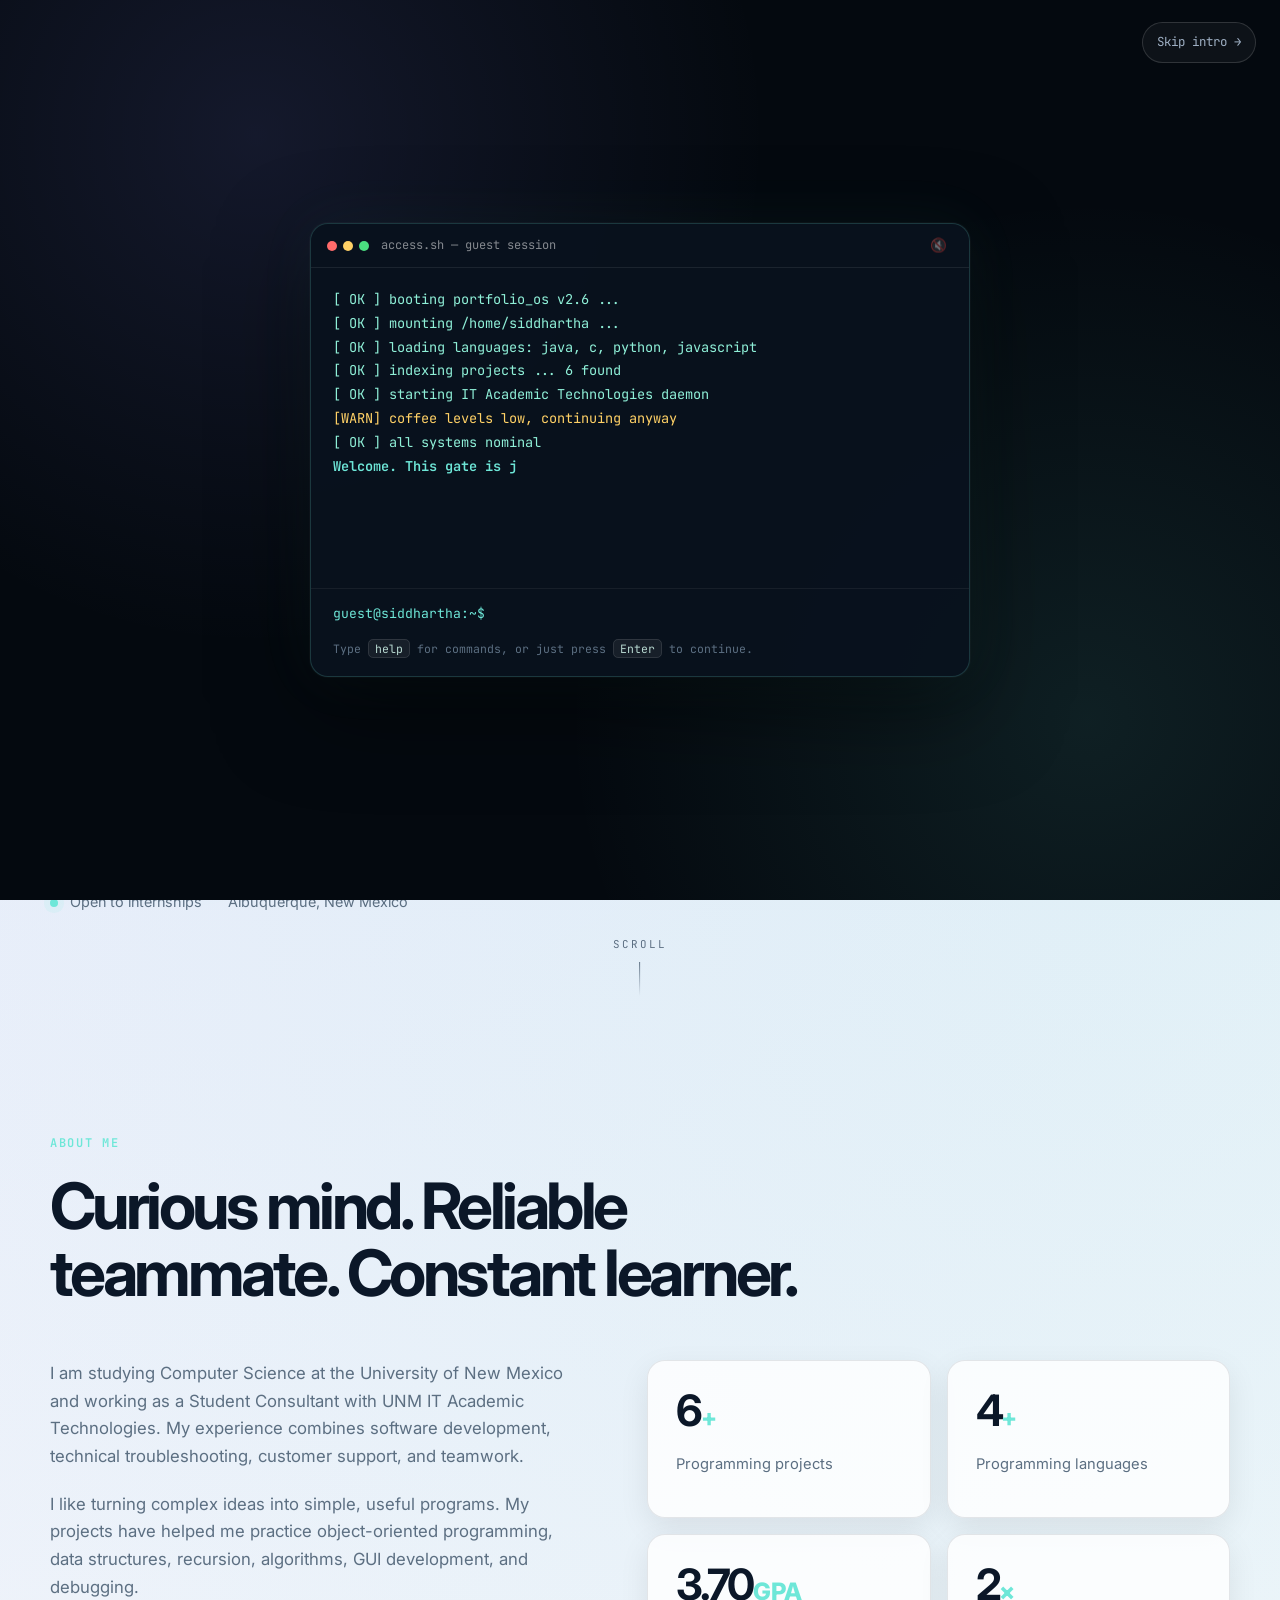
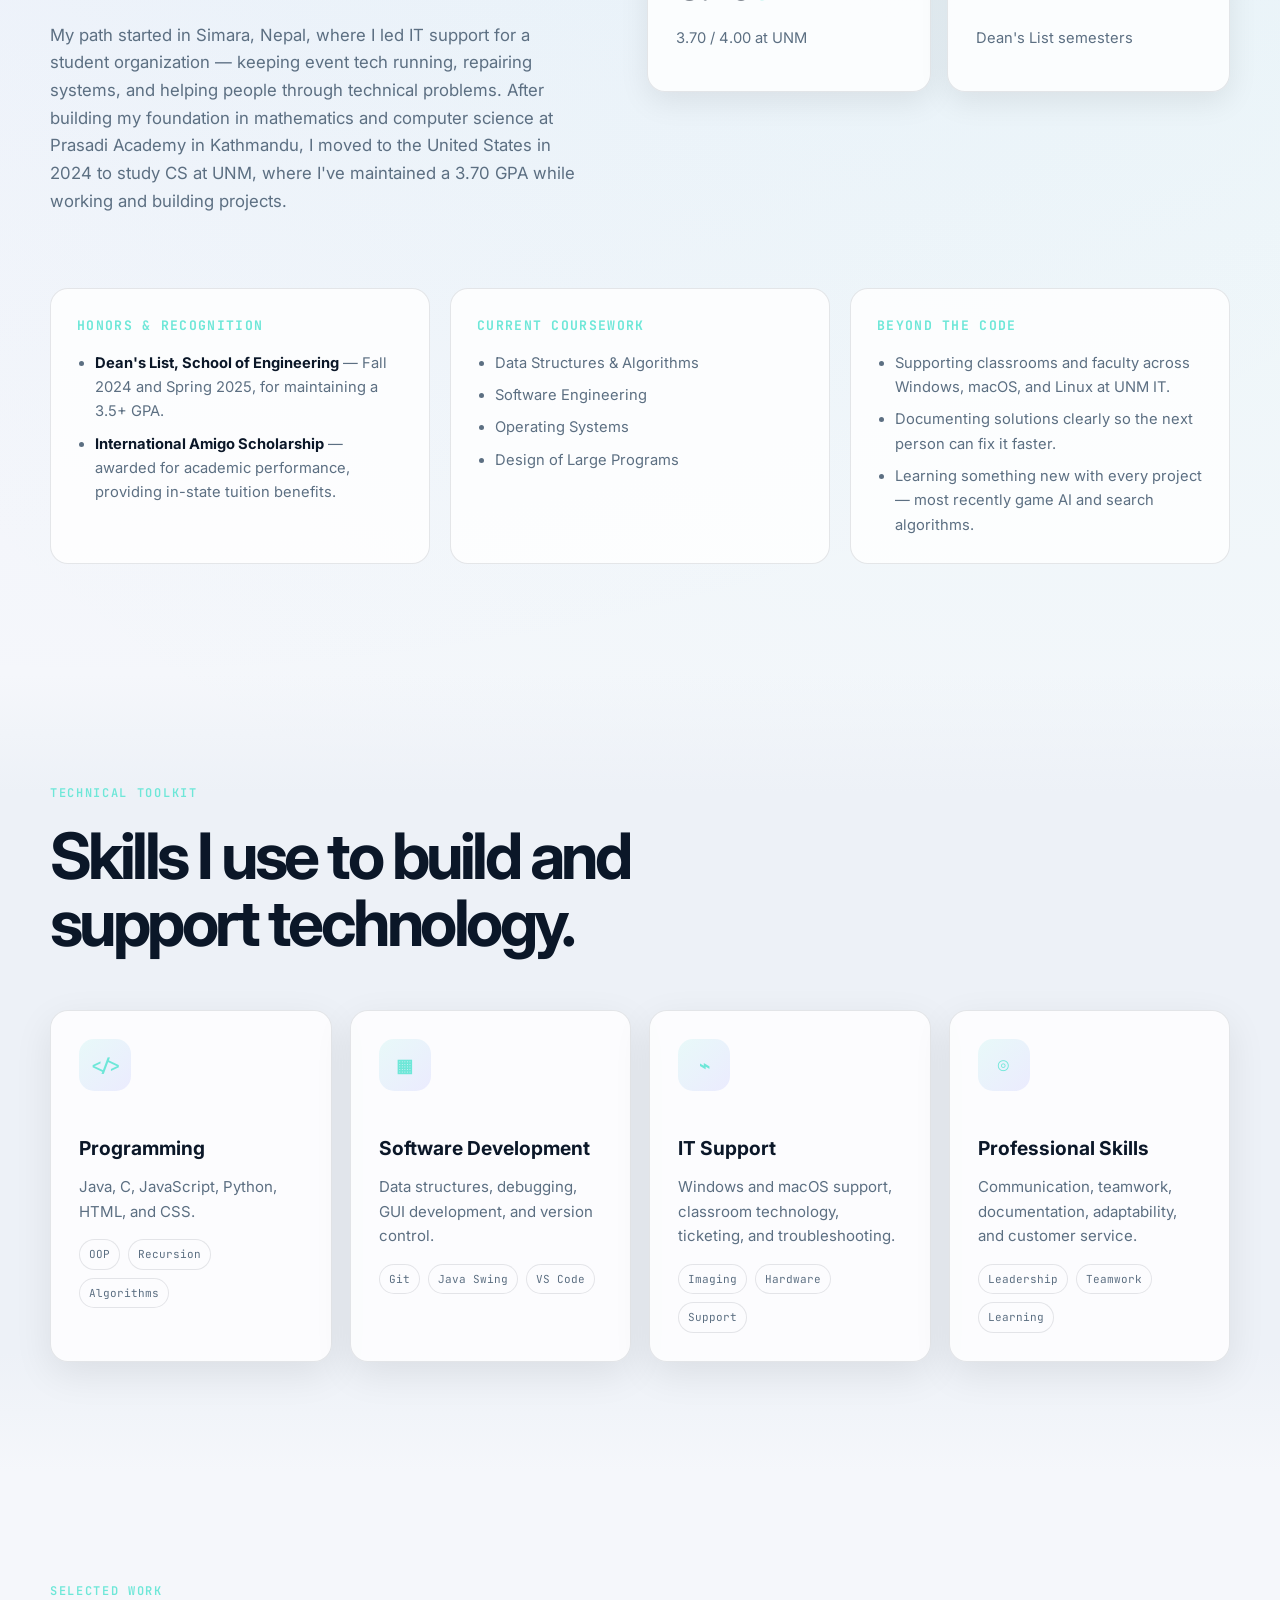
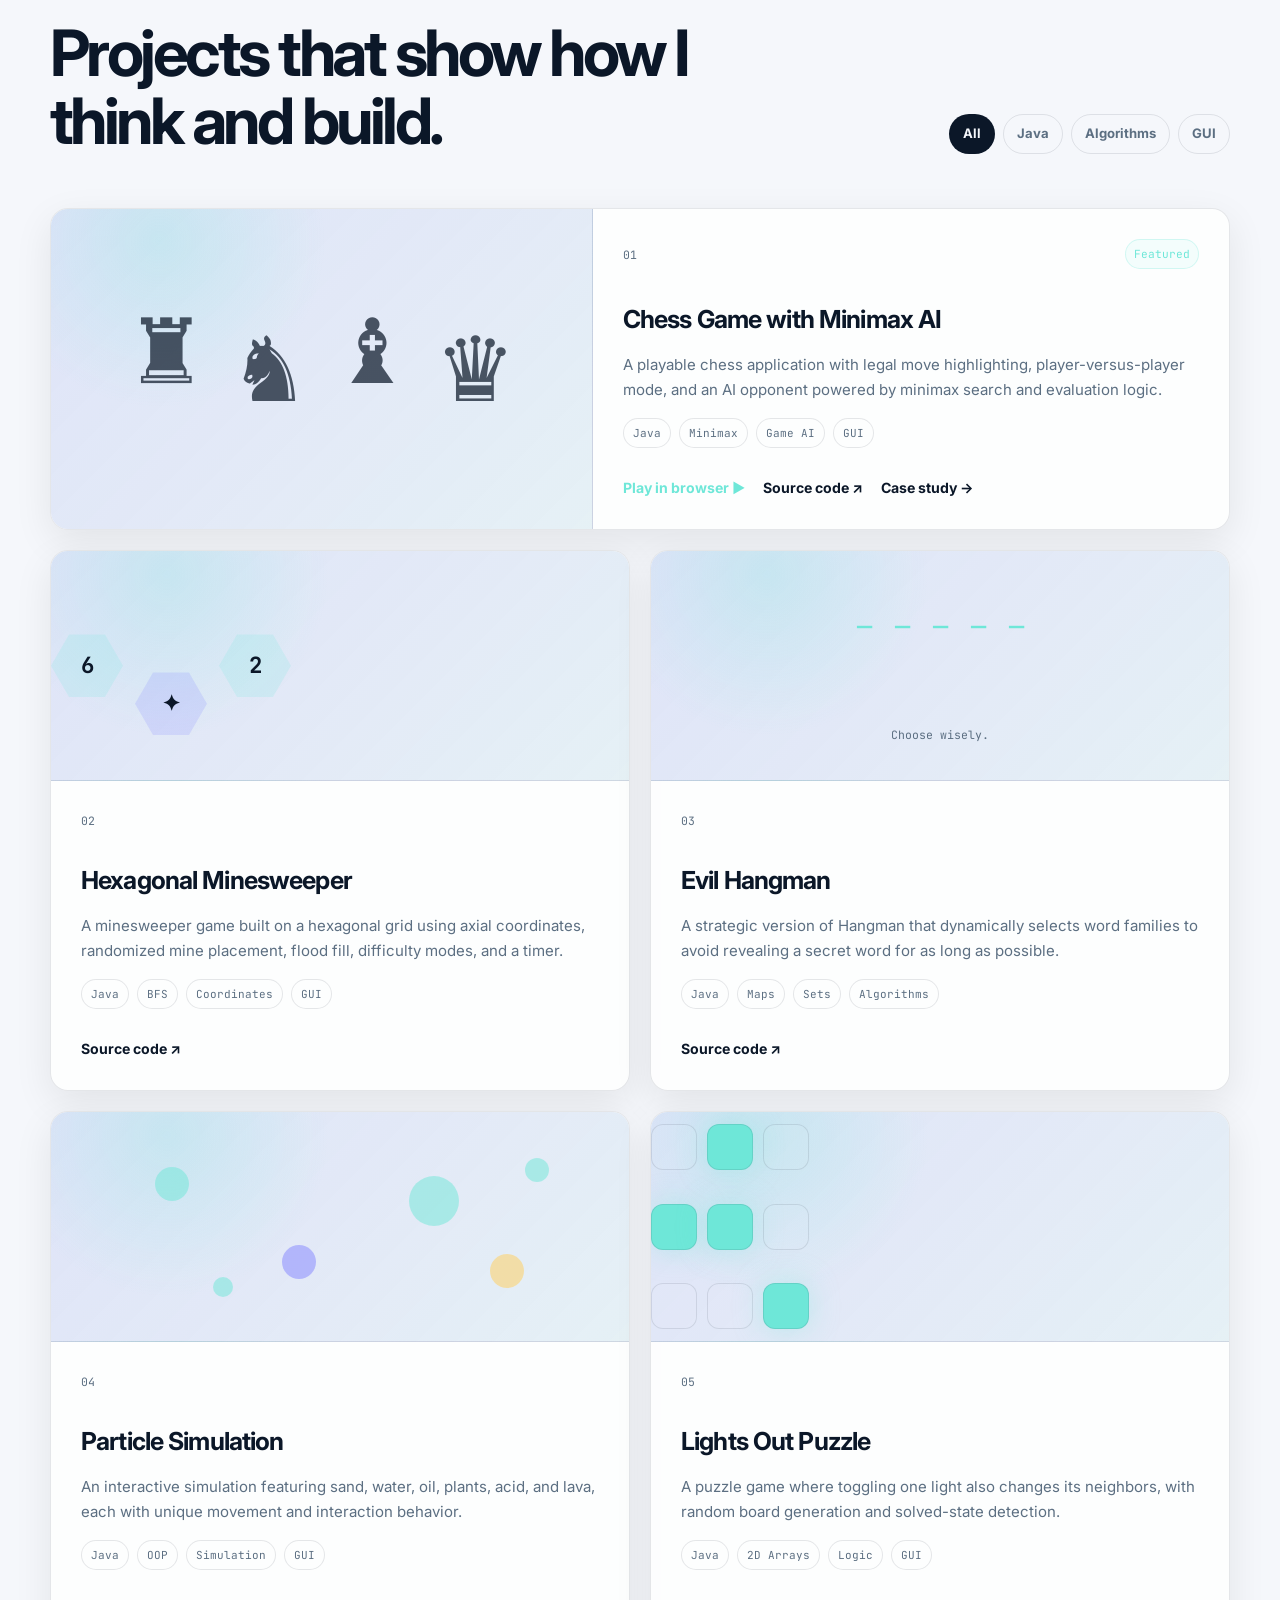
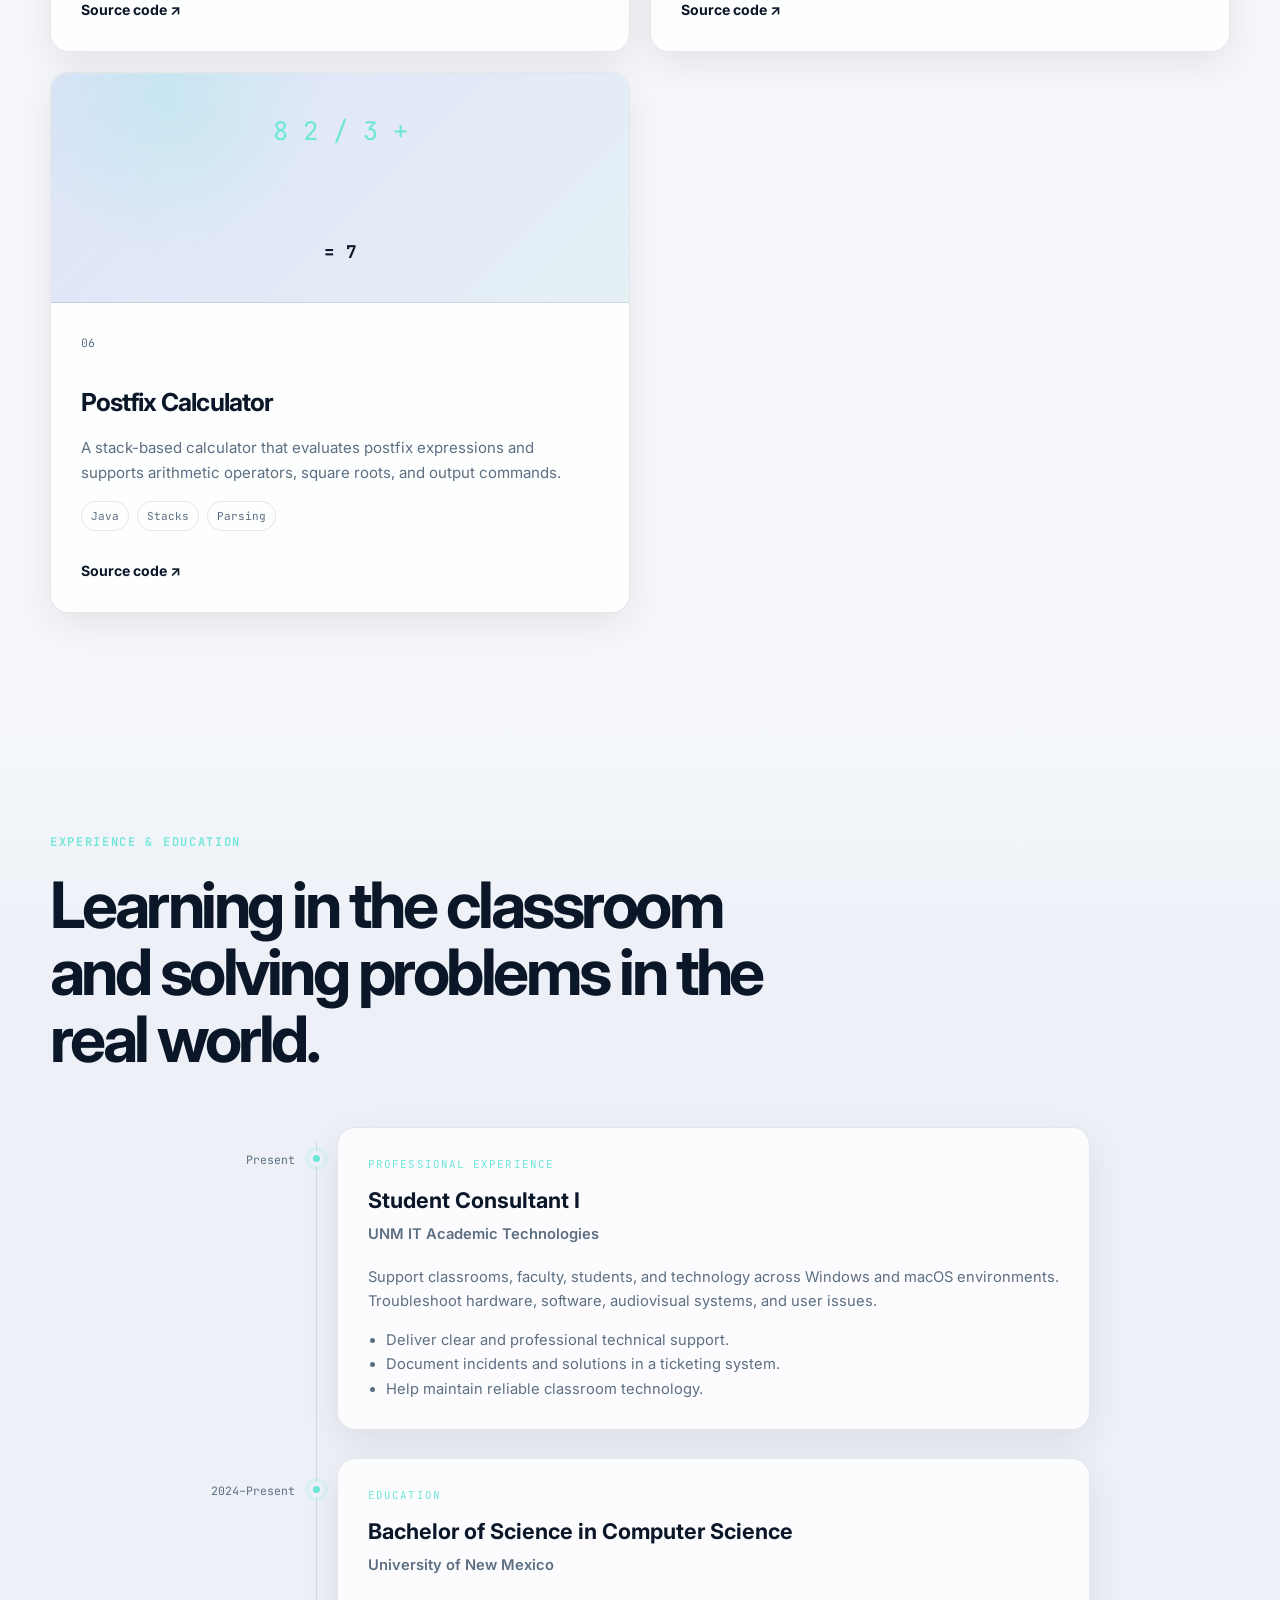
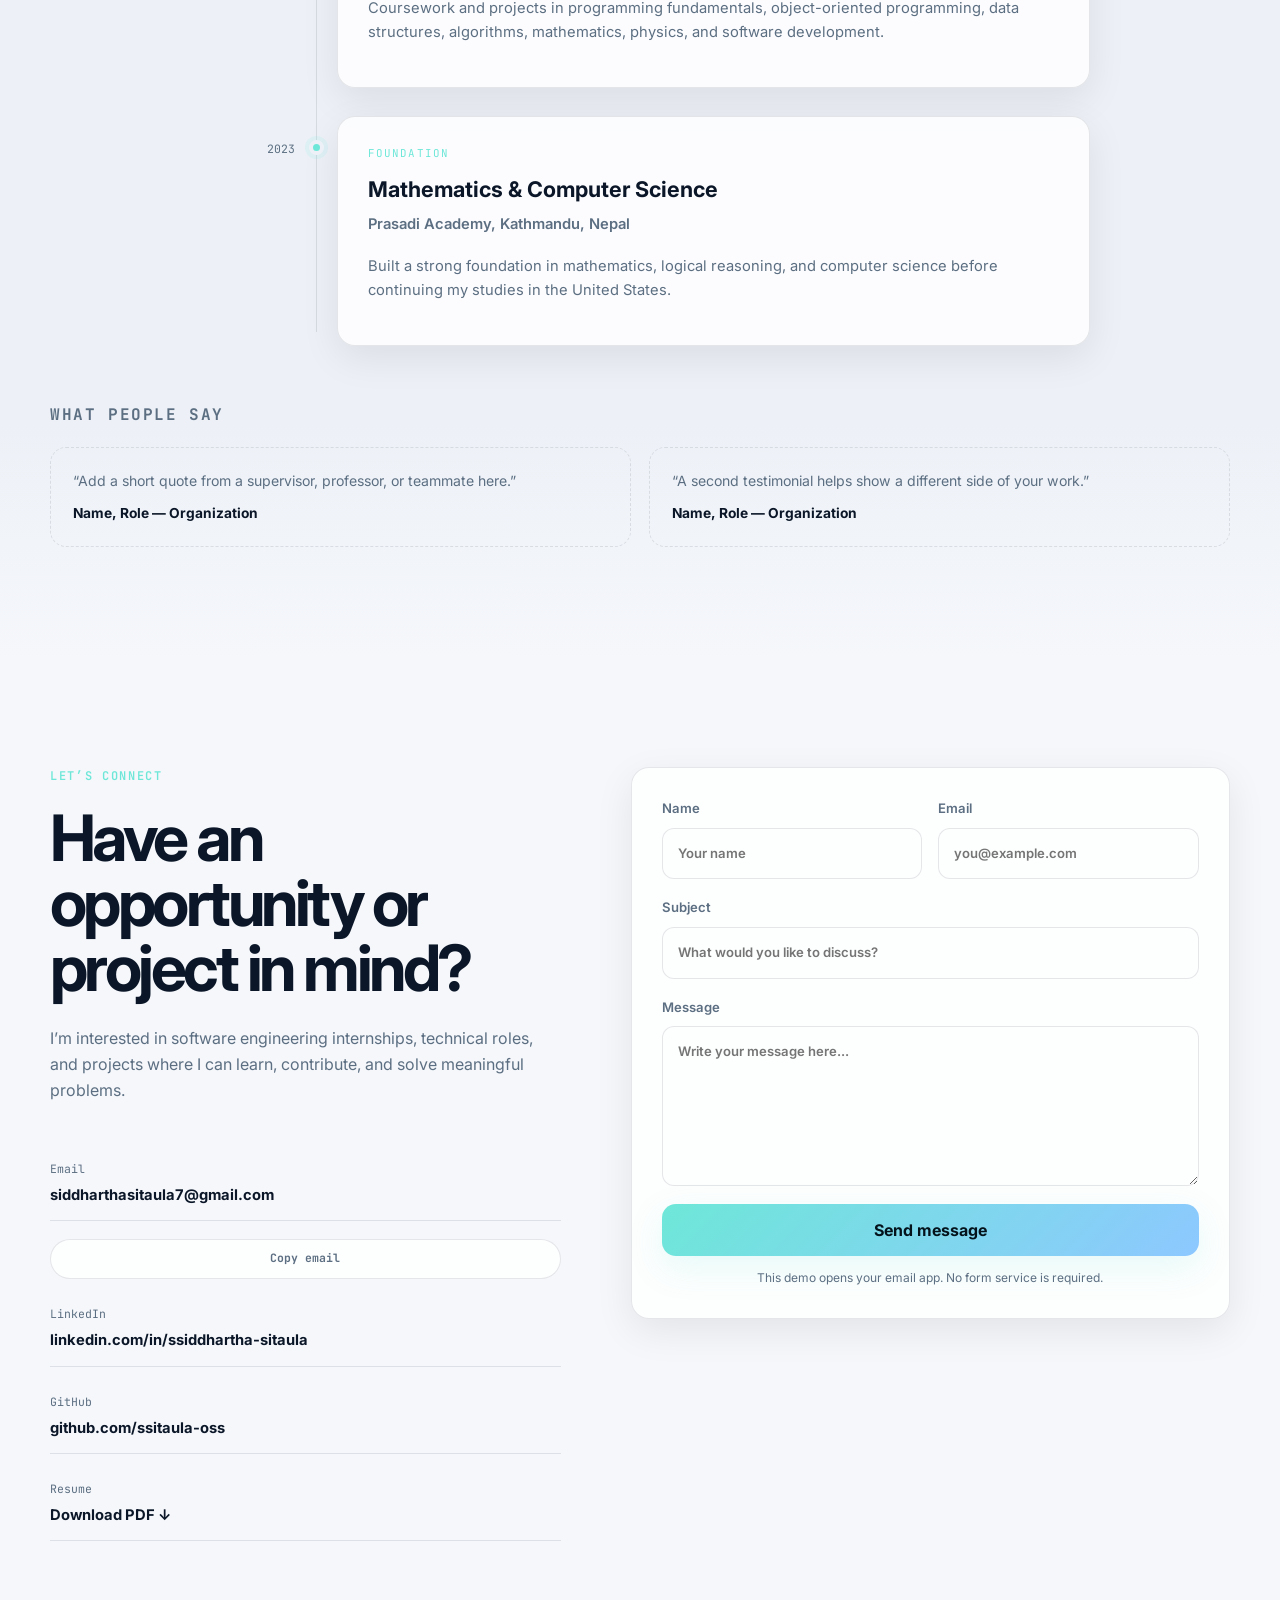
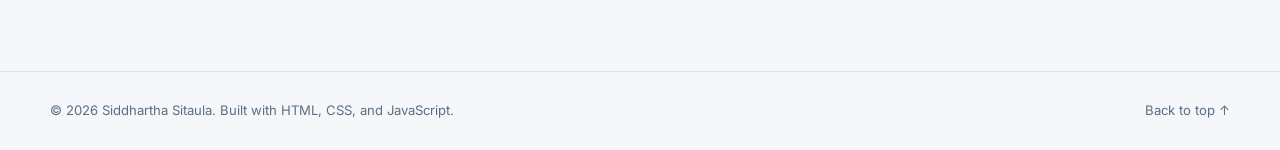
==== index.html @ d443b810 "Add files via upload" ====
<!DOCTYPE html>
<html lang="en">
<head>
  <meta charset="UTF-8" />
  <meta name="viewport" content="width=device-width, initial-scale=1.0" />
  <meta name="description" content="Portfolio of Siddhartha Sitaula, a Computer Science student and IT consultant at the University of New Mexico." />
  <meta name="theme-color" content="#07111f" />
  <link rel="canonical" href="https://siddharthasitaula.dev/" />

  <!-- Open Graph / Twitter -->
  <meta property="og:type" content="website" />
  <meta property="og:title" content="Siddhartha Sitaula | Portfolio" />
  <meta property="og:description" content="Computer Science student at the University of New Mexico building Java applications, games, and algorithms." />
  <meta property="og:image" content="https://siddharthasitaula.dev/og-image.png" />
  <meta name="twitter:card" content="summary_large_image" />
  <meta name="twitter:title" content="Siddhartha Sitaula | Portfolio" />
  <meta name="twitter:description" content="Computer Science student at the University of New Mexico building Java applications, games, and algorithms." />

  <title>Siddhartha Sitaula | Portfolio</title>

  <link rel="icon" href="data:image/svg+xml,%3Csvg xmlns='http://www.w3.org/2000/svg' viewBox='0 0 64 64'%3E%3Crect width='64' height='64' rx='16' fill='%230f1f33'/%3E%3Ctext x='50%25' y='56%25' font-family='monospace' font-weight='700' font-size='26' fill='%236ee7d8' text-anchor='middle'%3ESS%3C/text%3E%3C/svg%3E" />

  <link rel="preconnect" href="https://fonts.googleapis.com">
  <link rel="preconnect" href="https://fonts.gstatic.com" crossorigin>
  <link href="https://fonts.googleapis.com/css2?family=Inter:wght@400;500;600;700;800&family=JetBrains+Mono:wght@400;600&display=swap" rel="stylesheet">
  <link rel="stylesheet" href="styles.css" />

  <script type="application/ld+json">
  {
    "@context": "https://schema.org",
    "@type": "Person",
    "name": "Siddhartha Sitaula",
    "jobTitle": "Computer Science Student",
    "worksFor": { "@type": "Organization", "name": "University of New Mexico" },
    "url": "https://siddharthasitaula.dev/",
    "sameAs": ["https://www.linkedin.com/in/ssiddhartha-sitaula", "https://github.com/ssitaula-oss"]
  }
  </script>
</head>
<body>
  <a class="skip-link" href="#main-content">Skip to main content</a>

  <div class="scroll-progress" id="scrollProgress" aria-hidden="true"></div>

  <div class="page-noise"></div>

  <div class="terminal-gate" id="terminalGate" role="dialog" aria-modal="true" aria-label="Access terminal">
    <button class="terminal-skip" id="terminalSkip" type="button">Skip intro →</button>
    <div class="terminal-window">
      <div class="terminal-titlebar">
        <div class="terminal-dots"><span></span><span></span><span></span></div>
        <span class="terminal-title">access.sh — guest session</span>
        <button class="terminal-sound" id="terminalSound" type="button" aria-pressed="false" aria-label="Toggle terminal keystroke sound">🔇</button>
      </div>
      <div class="terminal-body" id="terminalBody" aria-live="polite"></div>
      <div class="terminal-input-row">
        <label class="terminal-prompt" for="terminalInput">guest@siddhartha:~$</label>
        <input
          type="text"
          id="terminalInput"
          class="terminal-input"
          autocomplete="off"
          autocapitalize="off"
          autocorrect="off"
          spellcheck="false"
          aria-label="Terminal command input. Type anything and press Enter to continue."
        />
      </div>
      <p class="terminal-hint">Type <code>help</code> for commands, or just press <kbd>Enter</kbd> to continue.</p>
    </div>
  </div>
  <header class="site-header">
    <nav class="nav container" aria-label="Main navigation">
      <a class="brand" href="#home" aria-label="Go to home">
        <span class="brand-mark">SS</span>
        <span class="brand-text">Siddhartha</span>
      </a>

      <button class="nav-toggle" aria-label="Open navigation menu" aria-expanded="false">
        <span></span><span></span><span></span>
      </button>

      <div class="nav-links">
        <a href="#about">About</a>
        <a href="#skills">Skills</a>
        <a href="#projects">Projects</a>
        <a href="#experience">Experience</a>
        <a href="#contact">Contact</a>
        <button class="theme-toggle" aria-label="Toggle color theme">
          <span class="theme-icon">☾</span>
        </button>
      </div>
    </nav>
  </header>

  <main id="main-content" tabindex="-1">
    <section class="hero section" id="home">
      <div class="container hero-grid">
        <div class="hero-copy reveal">
          <p class="eyebrow">Computer Science Student • IT Consultant</p>
          <h1>
            I build practical software
            <span class="gradient-text">that solves real problems.</span>
          </h1>
          <p class="hero-description">
            I’m Siddhartha Sitaula, a Computer Science student at the University of New Mexico
            with a solid background in Java, data structures, and solving problems with algorithms.
            I build interactive apps and games from the ground up, and I bring hands-on IT support
            experience — troubleshooting hardware, software, and classroom systems — to everything I do.
          </p>

          <div class="hero-highlights">
            <span class="highlight-chip">3.70 GPA</span>
            <span class="highlight-chip">Dean’s List ×2</span>
            <span class="highlight-chip">Amigo Scholarship</span>
            <span class="highlight-chip">Java · C · Python · JS</span>
          </div>

          <div class="hero-actions">
            <a class="button primary" href="#projects">Explore my work</a>
            <a class="button secondary" href="#contact">Contact me</a>
            <a class="button ghost" href="resume.pdf" download>Download resume ↓</a>
          </div>

          <div class="hero-meta">
            <span><i class="status-dot"></i> Open to internships</span>
            <span>Albuquerque, New Mexico</span>
          </div>
        </div>

        <div class="hero-visual reveal">
          <div class="code-window">
            <div class="window-bar">
              <div class="window-dots">
                <span></span><span></span><span></span>
              </div>
              <span class="window-title">portfolio.java</span>
            </div>
            <pre><code><span class="code-keyword">public class</span> <span class="code-class">Siddhartha</span> {
  <span class="code-keyword">String</span> role = <span class="code-string">"CS Student"</span>;
  <span class="code-keyword">String</span> focus = <span class="code-string">"Software Engineering"</span>;

  <span class="code-keyword">void</span> <span class="code-method">build</span>() {
    solveProblems();
    createExperiences();
    keepLearning();
  }
}</code></pre>
          </div>

          <div class="floating-card card-one">
            <span class="floating-icon">⌘</span>
            <div>
              <strong>Java & C</strong>
              <small>Core programming</small>
            </div>
          </div>

          <div class="floating-card card-two">
            <span class="floating-icon">AI</span>
            <div>
              <strong>Chess Engine</strong>
              <small>Minimax project</small>
            </div>
          </div>
        </div>
      </div>

      <a class="scroll-indicator" href="#about" aria-label="Scroll to About section">
        <span>Scroll</span>
        <span class="scroll-line"></span>
      </a>
    </section>

    <section class="section" id="about">
      <div class="container">
        <div class="section-heading reveal">
          <p class="eyebrow">About me</p>
          <h2>Curious mind. Reliable teammate. Constant learner.</h2>
        </div>

        <div class="about-grid">
          <div class="about-copy reveal">
            <p>
              I am studying Computer Science at the University of New Mexico and working as a
              Student Consultant with UNM IT Academic Technologies. My experience combines
              software development, technical troubleshooting, customer support, and teamwork.
            </p>
            <p>
              I like turning complex ideas into simple, useful programs. My projects have helped
              me practice object-oriented programming, data structures, recursion, algorithms,
              GUI development, and debugging.
            </p>
            <p>
              My path started in Simara, Nepal, where I led IT support for a student organization —
              keeping event tech running, repairing systems, and helping people through technical
              problems. After building my foundation in mathematics and computer science at Prasadi
              Academy in Kathmandu, I moved to the United States in 2024 to study CS at UNM, where
              I've maintained a 3.70 GPA while working and building projects.
            </p>
          </div>

          <div class="stats-grid reveal">
            <article class="stat-card">
              <strong data-count="6">0</strong><span>+</span>
              <p>Programming projects</p>
            </article>
            <article class="stat-card">
              <strong data-count="4">0</strong><span>+</span>
              <p>Programming languages</p>
            </article>
            <article class="stat-card">
              <strong data-count="3.7" data-decimals="2">0</strong><span>GPA</span>
              <p>3.70 / 4.00 at UNM</p>
            </article>
            <article class="stat-card">
              <strong data-count="2">0</strong><span>×</span>
              <p>Dean's List semesters</p>
            </article>
          </div>
        </div>

        <div class="about-details reveal">
          <article class="detail-card">
            <h3>Honors &amp; recognition</h3>
            <ul>
              <li><strong>Dean's List, School of Engineering</strong> — Fall 2024 and Spring 2025, for maintaining a 3.5+ GPA.</li>
              <li><strong>International Amigo Scholarship</strong> — awarded for academic performance, providing in-state tuition benefits.</li>
            </ul>
          </article>
          <article class="detail-card">
            <h3>Current coursework</h3>
            <ul>
              <li>Data Structures &amp; Algorithms</li>
              <li>Software Engineering</li>
              <li>Operating Systems</li>
              <li>Design of Large Programs</li>
            </ul>
          </article>
          <article class="detail-card">
            <h3>Beyond the code</h3>
            <ul>
              <li>Supporting classrooms and faculty across Windows, macOS, and Linux at UNM IT.</li>
              <li>Documenting solutions clearly so the next person can fix it faster.</li>
              <li>Learning something new with every project — most recently game AI and search algorithms.</li>
            </ul>
          </article>
        </div>
      </div>
    </section>

    <section class="section muted-section" id="skills">
      <div class="container">
        <div class="section-heading reveal">
          <p class="eyebrow">Technical toolkit</p>
          <h2>Skills I use to build and support technology.</h2>
        </div>

        <div class="skills-grid">
          <article class="skill-card reveal">
            <div class="skill-icon">&lt;/&gt;</div>
            <h3>Programming</h3>
            <p>Java, C, JavaScript, Python, HTML, and CSS.</p>
            <div class="tag-row">
              <span>OOP</span><span>Recursion</span><span>Algorithms</span>
            </div>
          </article>

          <article class="skill-card reveal">
            <div class="skill-icon">▦</div>
            <h3>Software Development</h3>
            <p>Data structures, debugging, GUI development, and version control.</p>
            <div class="tag-row">
              <span>Git</span><span>Java Swing</span><span>VS Code</span>
            </div>
          </article>

          <article class="skill-card reveal">
            <div class="skill-icon">⌁</div>
            <h3>IT Support</h3>
            <p>Windows and macOS support, classroom technology, ticketing, and troubleshooting.</p>
            <div class="tag-row">
              <span>Imaging</span><span>Hardware</span><span>Support</span>
            </div>
          </article>

          <article class="skill-card reveal">
            <div class="skill-icon">◎</div>
            <h3>Professional Skills</h3>
            <p>Communication, teamwork, documentation, adaptability, and customer service.</p>
            <div class="tag-row">
              <span>Leadership</span><span>Teamwork</span><span>Learning</span>
            </div>
          </article>
        </div>
      </div>
    </section>

    <section class="section" id="projects">
      <div class="container">
        <div class="section-heading project-heading reveal">
          <div>
            <p class="eyebrow">Selected work</p>
            <h2>Projects that show how I think and build.</h2>
          </div>
          <div class="project-filters" role="group" aria-label="Project filters">
            <button class="filter-button active" data-filter="all">All</button>
            <button class="filter-button" data-filter="java">Java</button>
            <button class="filter-button" data-filter="algorithms">Algorithms</button>
            <button class="filter-button" data-filter="gui">GUI</button>
          </div>
        </div>

        <p class="visually-hidden" id="filterStatus" aria-live="polite"></p>

        <div class="project-grid">
          <article class="project-card featured reveal" data-category="java algorithms gui">
            <div class="project-art chess-art" aria-hidden="true">
              <span>♜</span><span>♞</span><span>♝</span><span>♛</span>
            </div>
            <div class="project-content">
              <div class="project-topline">
                <span class="project-number">01</span>
                <span class="project-status">Featured</span>
              </div>
              <h3>Chess Game with Minimax AI</h3>
              <p>
                A playable chess application with legal move highlighting, player-versus-player
                mode, and an AI opponent powered by minimax search and evaluation logic.
              </p>
              <div class="tag-row">
                <span>Java</span><span>Minimax</span><span>Game AI</span><span>GUI</span>
              </div>
              <div class="project-links">
                <a href="chess.html" class="play-link" aria-label="Play the chess game in your browser">Play in browser ▶</a>
                <a href="https://github.com/ssitaula-oss?tab=repositories" target="_blank" rel="noopener noreferrer" aria-label="Chess project source code on GitHub">Source code ↗</a>
                <button type="button" class="case-study-trigger" data-case-study="chess" aria-haspopup="dialog">Case study →</button>
              </div>
            </div>
          </article>

          <article class="project-card reveal" data-category="java algorithms gui">
            <div class="project-art hex-art" aria-hidden="true">
              <div class="hex">6</div><div class="hex">✦</div><div class="hex">2</div>
            </div>
            <div class="project-content">
              <div class="project-topline">
                <span class="project-number">02</span>
              </div>
              <h3>Hexagonal Minesweeper</h3>
              <p>
                A minesweeper game built on a hexagonal grid using axial coordinates,
                randomized mine placement, flood fill, difficulty modes, and a timer.
              </p>
              <div class="tag-row">
                <span>Java</span><span>BFS</span><span>Coordinates</span><span>GUI</span>
              </div>
              <div class="project-links">
                <a href="https://github.com/ssitaula-oss?tab=repositories" target="_blank" rel="noopener noreferrer">Source code ↗</a>
              </div>
            </div>
          </article>

          <article class="project-card reveal" data-category="java algorithms">
            <div class="project-art hangman-art" aria-hidden="true">
              <span>_ _ _ _ _</span>
              <small>Choose wisely.</small>
            </div>
            <div class="project-content">
              <div class="project-topline">
                <span class="project-number">03</span>
              </div>
              <h3>Evil Hangman</h3>
              <p>
                A strategic version of Hangman that dynamically selects word families
                to avoid revealing a secret word for as long as possible.
              </p>
              <div class="tag-row">
                <span>Java</span><span>Maps</span><span>Sets</span><span>Algorithms</span>
              </div>
              <div class="project-links">
                <a href="https://github.com/ssitaula-oss?tab=repositories" target="_blank" rel="noopener noreferrer">Source code ↗</a>
              </div>
            </div>
          </article>

          <article class="project-card reveal" data-category="java gui">
            <div class="project-art particle-art" aria-hidden="true">
              <i></i><i></i><i></i><i></i><i></i><i></i>
            </div>
            <div class="project-content">
              <div class="project-topline">
                <span class="project-number">04</span>
              </div>
              <h3>Particle Simulation</h3>
              <p>
                An interactive simulation featuring sand, water, oil, plants, acid, and lava,
                each with unique movement and interaction behavior.
              </p>
              <div class="tag-row">
                <span>Java</span><span>OOP</span><span>Simulation</span><span>GUI</span>
              </div>
              <div class="project-links">
                <a href="https://github.com/ssitaula-oss?tab=repositories" target="_blank" rel="noopener noreferrer">Source code ↗</a>
              </div>
            </div>
          </article>

          <article class="project-card reveal" data-category="java algorithms gui">
            <div class="project-art lights-art" aria-hidden="true">
              <span></span><span class="on"></span><span></span>
              <span class="on"></span><span class="on"></span><span></span>
              <span></span><span></span><span class="on"></span>
            </div>
            <div class="project-content">
              <div class="project-topline">
                <span class="project-number">05</span>
              </div>
              <h3>Lights Out Puzzle</h3>
              <p>
                A puzzle game where toggling one light also changes its neighbors,
                with random board generation and solved-state detection.
              </p>
              <div class="tag-row">
                <span>Java</span><span>2D Arrays</span><span>Logic</span><span>GUI</span>
              </div>
              <div class="project-links">
                <a href="https://github.com/ssitaula-oss?tab=repositories" target="_blank" rel="noopener noreferrer">Source code ↗</a>
              </div>
            </div>
          </article>

          <article class="project-card reveal" data-category="java algorithms">
            <div class="project-art postfix-art" aria-hidden="true">
              <span>8 2 / 3 +</span>
              <strong>= 7</strong>
            </div>
            <div class="project-content">
              <div class="project-topline">
                <span class="project-number">06</span>
              </div>
              <h3>Postfix Calculator</h3>
              <p>
                A stack-based calculator that evaluates postfix expressions and supports
                arithmetic operators, square roots, and output commands.
              </p>
              <div class="tag-row">
                <span>Java</span><span>Stacks</span><span>Parsing</span>
              </div>
              <div class="project-links">
                <a href="https://github.com/ssitaula-oss?tab=repositories" target="_blank" rel="noopener noreferrer">Source code ↗</a>
              </div>
            </div>
          </article>
        </div>
      </div>
    </section>

    <section class="section muted-section" id="experience">
      <div class="container">
        <div class="section-heading reveal">
          <p class="eyebrow">Experience & education</p>
          <h2>Learning in the classroom and solving problems in the real world.</h2>
        </div>

        <div class="timeline">
          <article class="timeline-item reveal">
            <div class="timeline-marker"></div>
            <div class="timeline-date">Present</div>
            <div class="timeline-card">
              <p class="timeline-label">Professional Experience</p>
              <h3>Student Consultant I</h3>
              <h4>UNM IT Academic Technologies</h4>
              <p>
                Support classrooms, faculty, students, and technology across Windows and macOS
                environments. Troubleshoot hardware, software, audiovisual systems, and user issues.
              </p>
              <ul>
                <li>Deliver clear and professional technical support.</li>
                <li>Document incidents and solutions in a ticketing system.</li>
                <li>Help maintain reliable classroom technology.</li>
              </ul>
            </div>
          </article>

          <article class="timeline-item reveal">
            <div class="timeline-marker"></div>
            <div class="timeline-date">2024–Present</div>
            <div class="timeline-card">
              <p class="timeline-label">Education</p>
              <h3>Bachelor of Science in Computer Science</h3>
              <h4>University of New Mexico</h4>
              <p>
                Coursework and projects in programming fundamentals, object-oriented programming,
                data structures, algorithms, mathematics, physics, and software development.
              </p>
            </div>
          </article>

          <article class="timeline-item reveal">
            <div class="timeline-marker"></div>
            <div class="timeline-date">2023</div>
            <div class="timeline-card">
              <p class="timeline-label">Foundation</p>
              <h3>Mathematics & Computer Science</h3>
              <h4>Prasadi Academy, Kathmandu, Nepal</h4>
              <p>
                Built a strong foundation in mathematics, logical reasoning, and computer science
                before continuing my studies in the United States.
              </p>
            </div>
          </article>
        </div>

        <div class="testimonials reveal">
          <h3>What people say</h3>
          <div class="testimonial-grid">
            <div class="testimonial-card">
              “Add a short quote from a supervisor, professor, or teammate here.”
              <strong>Name, Role — Organization</strong>
            </div>
            <div class="testimonial-card">
              “A second testimonial helps show a different side of your work.”
              <strong>Name, Role — Organization</strong>
            </div>
          </div>
        </div>
      </div>
    </section>

    <section class="section contact-panel" id="contact">
      <div class="container contact-grid">
        <div class="contact-copy reveal">
          <p class="eyebrow">Let’s connect</p>
          <h2>Have an opportunity or project in mind?</h2>
          <p>
            I’m interested in software engineering internships, technical roles, and projects
            where I can learn, contribute, and solve meaningful problems.
          </p>

          <div class="contact-links">
            <a href="mailto:siddharthasitaula7@gmail.com" id="emailLink">
              <span>Email</span>
              <strong>siddharthasitaula7@gmail.com</strong>
            </a>
            <button class="copy-email" id="copyEmail" type="button" aria-label="Copy email address to clipboard">
              <span id="copyEmailLabel">Copy email</span>
            </button>
            <a href="https://www.linkedin.com/in/ssiddhartha-sitaula" target="_blank" rel="noopener noreferrer">
              <span>LinkedIn</span>
              <strong>linkedin.com/in/ssiddhartha-sitaula</strong>
            </a>
            <a href="https://github.com/ssitaula-oss?tab=repositories" target="_blank" rel="noopener noreferrer">
              <span>GitHub</span>
              <strong>github.com/ssitaula-oss</strong>
            </a>
            <a href="resume.pdf" download>
              <span>Resume</span>
              <strong>Download PDF ↓</strong>
            </a>
          </div>
        </div>

        <form class="contact-form reveal" id="contactForm">
          <label class="hp-field" aria-hidden="true">
            Leave this field empty
            <input type="text" name="company" tabindex="-1" autocomplete="off" />
          </label>

          <div class="form-row">
            <label>
              Name
              <input type="text" name="name" placeholder="Your name" required />
            </label>
            <label>
              Email
              <input type="email" name="email" placeholder="you@example.com" required />
            </label>
          </div>

          <label>
            Subject
            <input type="text" name="subject" placeholder="What would you like to discuss?" required />
          </label>

          <label>
            Message
            <textarea name="message" rows="6" placeholder="Write your message here..." required></textarea>
          </label>

          <button class="button primary form-button" type="submit">Send message</button>
          <p class="form-note">This demo opens your email app. No form service is required.</p>
        </form>
      </div>
    </section>
  </main>

  <footer class="site-footer">
    <div class="container footer-content">
      <p>© <span id="year"></span> Siddhartha Sitaula. Built with HTML, CSS, and JavaScript.</p>
      <a href="#home">Back to top ↑</a>
    </div>
  </footer>

  <div class="case-modal-backdrop" id="caseStudyBackdrop">
    <div class="case-modal" id="caseStudyModal" role="dialog" aria-modal="true" aria-labelledby="caseStudyTitle" tabindex="-1"></div>
  </div>

  <script src="script.js"></script>
</body>
</html>
---- styles.css ----
:root {
  --bg: #07111f;
  --bg-soft: #0b1728;
  --surface: rgba(15, 31, 51, 0.78);
  --surface-solid: #0f1f33;
  --text: #f5f7fb;
  --muted: #9eafc3;
  --line: rgba(255, 255, 255, 0.09);
  --accent: #6ee7d8;
  --accent-2: #8b8cff;
  --accent-rgb: 110, 231, 216;
  --shadow: 0 22px 70px rgba(0, 0, 0, 0.28);
  --radius-lg: 28px;
  --radius-md: 18px;
  --radius-sm: 12px;
  --container: 1180px;
}

body.light {
  --bg: #f5f7fb;
  --bg-soft: #edf1f7;
  --surface: rgba(255, 255, 255, 0.8);
  --surface-solid: #ffffff;
  --text: #0b1728;
  --muted: #5c6f82;
  --line: rgba(11, 23, 40, 0.1);
  --shadow: 0 22px 60px rgba(34, 54, 82, 0.12);
}

* {
  box-sizing: border-box;
}

/* Accessibility utilities */
.visually-hidden {
  position: absolute;
  width: 1px;
  height: 1px;
  padding: 0;
  margin: -1px;
  overflow: hidden;
  clip: rect(0, 0, 0, 0);
  white-space: nowrap;
  border: 0;
}

.skip-link {
  position: fixed;
  top: -60px;
  left: 16px;
  z-index: 1000;
  background: var(--accent);
  color: #04131b;
  font-weight: 700;
  padding: 12px 18px;
  border-radius: 10px;
  transition: top 0.2s ease;
}

.skip-link:focus {
  top: 16px;
}

:focus-visible {
  outline: 2px solid var(--accent);
  outline-offset: 3px;
  border-radius: 4px;
}

/* Honeypot field — hidden from real visitors, still reachable by bots */
.hp-field {
  position: absolute !important;
  width: 1px;
  height: 1px;
  overflow: hidden;
  clip: rect(0, 0, 0, 0);
  white-space: nowrap;
}

/* Scroll progress bar */
.scroll-progress {
  position: fixed;
  top: 0;
  left: 0;
  height: 3px;
  width: 0%;
  z-index: 60;
  background: linear-gradient(90deg, var(--accent), var(--accent-2));
  transition: width 0.1s ease-out;
}

html {
  scroll-behavior: smooth;
}

body {
  margin: 0;
  font-family: "Inter", sans-serif;
  color: var(--text);
  background:
    radial-gradient(circle at 10% 0%, rgba(139, 140, 255, 0.13), transparent 28%),
    radial-gradient(circle at 90% 10%, rgba(110, 231, 216, 0.1), transparent 24%),
    var(--bg);
  line-height: 1.65;
  overflow-x: hidden;
  transition: background-color 0.3s ease, color 0.3s ease;
}

body.light {
  background:
    radial-gradient(circle at 10% 0%, rgba(139, 140, 255, 0.13), transparent 28%),
    radial-gradient(circle at 90% 10%, rgba(110, 231, 216, 0.12), transparent 24%),
    var(--bg);
}

::selection {
  background: rgba(var(--accent-rgb), 0.25);
}

a {
  color: inherit;
  text-decoration: none;
}

button,
input,
textarea {
  font: inherit;
}

button {
  cursor: pointer;
}

img {
  max-width: 100%;
}

.page-noise {
  position: fixed;
  inset: 0;
  pointer-events: none;
  opacity: 0.018;
  z-index: 100;
  background-image: url("data:image/svg+xml,%3Csvg viewBox='0 0 140 140' xmlns='http://www.w3.org/2000/svg'%3E%3Cfilter id='n'%3E%3CfeTurbulence type='fractalNoise' baseFrequency='.9' numOctaves='4' stitchTiles='stitch'/%3E%3C/filter%3E%3Crect width='100%25' height='100%25' filter='url(%23n)' opacity='.8'/%3E%3C/svg%3E");
}

body.gate-lock {
  overflow: hidden;
}

/* ---------- Terminal access gate ---------- */
.terminal-gate {
  display: none;
  position: fixed;
  inset: 0;
  z-index: 500;
  align-items: center;
  justify-content: center;
  padding: 24px;
  background: #04090f;
  background-image:
    radial-gradient(circle at 20% 15%, rgba(139, 140, 255, 0.12), transparent 40%),
    radial-gradient(circle at 85% 80%, rgba(110, 231, 216, 0.1), transparent 40%);
}

.terminal-gate.active {
  display: flex;
}

.terminal-gate.closing .terminal-window {
  animation: gate-close 0.5s ease forwards;
}

.terminal-gate.closing {
  pointer-events: none;
}

@keyframes gate-close {
  to {
    opacity: 0;
    transform: scale(0.97) translateY(-8px);
  }
}

.terminal-skip {
  position: absolute;
  top: 22px;
  right: 24px;
  border: 1px solid rgba(255, 255, 255, 0.14);
  background: rgba(255, 255, 255, 0.04);
  color: #9eafc3;
  font-family: "JetBrains Mono", monospace;
  font-size: 0.78rem;
  padding: 9px 14px;
  border-radius: 999px;
  transition: color 0.2s ease, border-color 0.2s ease;
}

.terminal-skip:hover {
  color: #f5f7fb;
  border-color: rgba(110, 231, 216, 0.4);
}

.terminal-window {
  width: min(100%, 660px);
  background: rgba(9, 18, 30, 0.96);
  border: 1px solid rgba(110, 231, 216, 0.18);
  border-radius: 18px;
  box-shadow: 0 30px 90px rgba(0, 0, 0, 0.5), 0 0 0 1px rgba(255, 255, 255, 0.03),
    0 0 60px rgba(110, 231, 216, 0.06);
  overflow: hidden;
  animation: gate-open 0.4s ease;
}

@keyframes gate-open {
  from { opacity: 0; transform: scale(0.97) translateY(8px); }
  to { opacity: 1; transform: scale(1) translateY(0); }
}

.terminal-titlebar {
  height: 44px;
  display: flex;
  align-items: center;
  gap: 12px;
  padding: 0 16px;
  border-bottom: 1px solid rgba(255, 255, 255, 0.08);
}

.terminal-dots {
  display: flex;
  gap: 6px;
}

.terminal-dots span {
  width: 10px;
  height: 10px;
  border-radius: 50%;
  background: rgba(255, 255, 255, 0.18);
}

.terminal-dots span:first-child { background: #ff6b6b; }
.terminal-dots span:nth-child(2) { background: #ffd166; }
.terminal-dots span:nth-child(3) { background: #4ade80; }

.terminal-title {
  color: rgba(255, 255, 255, 0.5);
  font-family: "JetBrains Mono", monospace;
  font-size: 0.75rem;
}

.terminal-body {
  height: min(46vh, 320px);
  overflow-y: auto;
  padding: 20px 22px 4px;
  font-family: "JetBrains Mono", monospace;
  font-size: 0.85rem;
  line-height: 1.75;
  color: #b7d8d0;
}

.terminal-line {
  white-space: pre-wrap;
  word-break: break-word;
}

.terminal-line.ok { color: #8ff0d8; }
.terminal-line.warn { color: #ffd166; }
.terminal-line.dim { color: #6f8296; }
.terminal-line.accent { color: var(--accent); font-weight: 600; }
.terminal-line.echo { color: #f5f7fb; }
.terminal-line.echo::before { content: "guest@siddhartha:~$ "; color: #6f8296; }

.terminal-input-row {
  display: flex;
  align-items: center;
  gap: 10px;
  padding: 12px 22px;
  border-top: 1px solid rgba(255, 255, 255, 0.06);
}

.terminal-prompt {
  color: var(--accent);
  font-family: "JetBrains Mono", monospace;
  font-size: 0.82rem;
  white-space: nowrap;
}

.terminal-input {
  flex: 1;
  background: transparent;
  border: 0;
  color: #f5f7fb;
  font-family: "JetBrains Mono", monospace;
  font-size: 0.9rem;
  caret-color: var(--accent);
  outline: none;
}

.terminal-hint {
  margin: 0;
  padding: 0 22px 18px;
  color: #5c6f82;
  font-family: "JetBrains Mono", monospace;
  font-size: 0.72rem;
}

.terminal-hint code,
.terminal-hint kbd {
  background: rgba(255, 255, 255, 0.06);
  border: 1px solid rgba(255, 255, 255, 0.1);
  border-radius: 5px;
  padding: 1px 6px;
  font-family: "JetBrains Mono", monospace;
  color: #b7d8d0;
}

@media (max-width: 560px) {
  .terminal-body {
    font-size: 0.78rem;
  }
  .terminal-skip {
    top: 14px;
    right: 14px;
  }
}

/* ---------- Hero cursor glow ---------- */
.hero {
  position: relative;
}

.hero::before {
  content: "";
  position: absolute;
  inset: 0;
  pointer-events: none;
  z-index: 0;
  background: radial-gradient(
    380px circle at var(--mx, 50%) var(--my, 30%),
    rgba(var(--accent-rgb), 0.09),
    transparent 65%
  );
  opacity: 0;
  transition: opacity 0.4s ease;
}

.hero.glow-active::before {
  opacity: 1;
}

.hero-grid {
  position: relative;
  z-index: 1;
}

/* Copy email button */
.contact-links {
  position: relative;
}

.copy-email {
  border: 1px solid var(--line);
  background: var(--surface);
  color: var(--muted);
  font-size: 0.78rem;
  font-weight: 700;
  padding: 8px 12px;
  border-radius: 999px;
  margin-top: 6px;
  transition: color 0.2s ease, border-color 0.2s ease;
}

.copy-email:hover {
  color: var(--text);
  border-color: rgba(110, 231, 216, 0.35);
}

.copy-email.copied {
  color: var(--accent);
  border-color: rgba(110, 231, 216, 0.5);
}

.container {
  width: min(calc(100% - 40px), var(--container));
  margin: 0 auto;
}

.section {
  padding: 110px 0;
  position: relative;
}

.muted-section {
  background: linear-gradient(180deg, transparent, var(--bg-soft) 15%, var(--bg-soft) 85%, transparent);
}

.site-header {
  position: fixed;
  top: 0;
  left: 0;
  width: 100%;
  z-index: 50;
  background: rgba(7, 17, 31, 0.55);
  backdrop-filter: blur(18px);
  border-bottom: 1px solid transparent;
  transition: background 0.25s ease, border-color 0.25s ease;
}

body.light .site-header {
  background: rgba(245, 247, 251, 0.72);
}

.site-header.scrolled {
  border-color: var(--line);
  background: rgba(7, 17, 31, 0.84);
}

body.light .site-header.scrolled {
  background: rgba(245, 247, 251, 0.9);
}

.nav {
  height: 76px;
  display: flex;
  align-items: center;
  justify-content: space-between;
}

.brand {
  display: inline-flex;
  align-items: center;
  gap: 12px;
  font-weight: 800;
  letter-spacing: -0.03em;
}

.brand-mark {
  width: 42px;
  height: 42px;
  border: 1px solid var(--line);
  border-radius: 13px;
  display: grid;
  place-items: center;
  font-family: "JetBrains Mono", monospace;
  font-size: 0.82rem;
  background: linear-gradient(135deg, rgba(110, 231, 216, 0.18), rgba(139, 140, 255, 0.18));
}

.theme-toggle {
  width: 42px;
  height: 42px;
  border-radius: 50%;
  border: 1px solid var(--line);
  background: var(--surface);
  color: var(--text);
}

.nav-links {
  display: flex;
  align-items: center;
  gap: 30px;
}

.nav-links a {
  color: var(--muted);
  font-size: 0.92rem;
  font-weight: 600;
  transition: color 0.2s ease;
}

.nav-links a:hover,
.nav-links a.active {
  color: var(--text);
}

.nav-toggle {
  display: none;
  width: 44px;
  height: 44px;
  border: 0;
  background: transparent;
}

.nav-toggle span {
  display: block;
  width: 24px;
  height: 2px;
  background: var(--text);
  margin: 5px auto;
  transition: transform 0.2s ease, opacity 0.2s ease;
}

.hero {
  min-height: 100vh;
  padding-top: 150px;
  display: flex;
  align-items: center;
}

.hero-highlights {
  display: flex;
  flex-wrap: wrap;
  gap: 10px;
  margin: 22px 0 6px;
}

.highlight-chip {
  font: 600 0.76rem "JetBrains Mono", monospace;
  color: var(--accent);
  border: 1px solid rgba(110, 231, 216, 0.3);
  background: rgba(110, 231, 216, 0.06);
  padding: 7px 13px;
  border-radius: 999px;
}

.hero-grid {
  display: grid;
  grid-template-columns: 1.08fr 0.92fr;
  gap: 80px;
  align-items: center;
}

.eyebrow {
  color: var(--accent);
  font-family: "JetBrains Mono", monospace;
  text-transform: uppercase;
  letter-spacing: 0.14em;
  font-size: 0.75rem;
  font-weight: 600;
  margin: 0 0 18px;
}

h1,
h2,
h3,
h4,
p {
  margin-top: 0;
}

h1 {
  font-size: clamp(3rem, 7vw, 6.4rem);
  line-height: 0.98;
  letter-spacing: -0.065em;
  max-width: 920px;
  margin-bottom: 28px;
}

.gradient-text {
  display: block;
  color: transparent;
  background: linear-gradient(90deg, var(--accent), #a8a9ff 60%, #d8b4fe);
  background-clip: text;
  -webkit-background-clip: text;
}

.hero-description {
  font-size: 1.08rem;
  color: var(--muted);
  max-width: 660px;
  margin-bottom: 34px;
}

.hero-actions {
  display: flex;
  gap: 14px;
  flex-wrap: wrap;
}

.button {
  min-height: 52px;
  padding: 0 22px;
  border-radius: 14px;
  display: inline-flex;
  align-items: center;
  justify-content: center;
  border: 1px solid var(--line);
  font-weight: 700;
  transition: transform 0.2s ease, border-color 0.2s ease, box-shadow 0.2s ease;
}

.button:hover {
  transform: translateY(-2px);
}

.button.primary {
  color: #04131b;
  border-color: transparent;
  background: linear-gradient(135deg, var(--accent), #8dc8ff);
  box-shadow: 0 12px 34px rgba(110, 231, 216, 0.16);
}

.button.secondary {
  background: var(--surface);
  color: var(--text);
}

.button.ghost {
  background: transparent;
  border-style: dashed;
  color: var(--muted);
}

.button.ghost:hover {
  color: var(--accent);
  border-color: rgba(110, 231, 216, 0.45);
}

.hero-meta {
  display: flex;
  gap: 26px;
  flex-wrap: wrap;
  margin-top: 28px;
  color: var(--muted);
  font-size: 0.9rem;
}

.status-dot {
  display: inline-block;
  width: 8px;
  height: 8px;
  border-radius: 50%;
  background: var(--accent);
  margin-right: 8px;
  box-shadow: 0 0 0 6px rgba(110, 231, 216, 0.1);
}

.hero-visual {
  position: relative;
  min-height: 480px;
}

.code-window {
  position: absolute;
  inset: 42px 12px 48px 14px;
  background: rgba(7, 16, 28, 0.94);
  border: 1px solid rgba(255, 255, 255, 0.1);
  border-radius: 24px;
  box-shadow: var(--shadow);
  overflow: hidden;
  transform: rotate(2.2deg);
}

body.light .code-window {
  background: #101d2d;
}

.window-bar {
  height: 54px;
  border-bottom: 1px solid rgba(255, 255, 255, 0.08);
  display: flex;
  align-items: center;
  justify-content: center;
  position: relative;
}

.window-dots {
  position: absolute;
  left: 18px;
  display: flex;
  gap: 7px;
}

.window-dots span {
  width: 10px;
  height: 10px;
  border-radius: 50%;
  background: rgba(255,255,255,0.18);
}

.window-dots span:first-child { background: #ff6b6b; }
.window-dots span:nth-child(2) { background: #ffd166; }
.window-dots span:nth-child(3) { background: #4ade80; }

.window-title {
  color: rgba(255,255,255,0.55);
  font-family: "JetBrains Mono", monospace;
  font-size: 0.75rem;
}

.code-window pre {
  margin: 0;
  padding: 58px 34px;
  color: #c9d6e4;
  font-family: "JetBrains Mono", monospace;
  font-size: clamp(0.75rem, 1.2vw, 0.95rem);
  line-height: 1.9;
  overflow: auto;
}

.code-keyword { color: #c792ea; }
.code-class { color: #82aaff; }
.code-string { color: #c3e88d; }
.code-method { color: #89ddff; }

.floating-card {
  position: absolute;
  z-index: 3;
  display: flex;
  align-items: center;
  gap: 12px;
  background: rgba(15, 31, 51, 0.92);
  border: 1px solid rgba(255,255,255,0.11);
  border-radius: 16px;
  padding: 13px 16px;
  box-shadow: var(--shadow);
  color: #f7fbff;
  animation: float 4.8s ease-in-out infinite;
}

.floating-card small {
  display: block;
  color: #93a7bc;
  margin-top: 2px;
}

.floating-icon {
  width: 40px;
  height: 40px;
  display: grid;
  place-items: center;
  border-radius: 12px;
  background: linear-gradient(135deg, rgba(110,231,216,.18), rgba(139,140,255,.2));
  font-family: "JetBrains Mono", monospace;
  font-weight: 700;
  color: var(--accent);
}

.card-one {
  left: -24px;
  bottom: 30px;
}

.card-two {
  right: -22px;
  top: 22px;
  animation-delay: -2.2s;
}

@keyframes float {
  0%, 100% { transform: translateY(0); }
  50% { transform: translateY(-12px); }
}

.scroll-indicator {
  position: absolute;
  bottom: 28px;
  left: 50%;
  transform: translateX(-50%);
  display: flex;
  flex-direction: column;
  align-items: center;
  gap: 8px;
  color: var(--muted);
  font-family: "JetBrains Mono", monospace;
  font-size: 0.68rem;
  text-transform: uppercase;
  letter-spacing: 0.18em;
}

.scroll-line {
  width: 1px;
  height: 34px;
  background: linear-gradient(var(--muted), transparent);
}

.section-heading {
  max-width: 760px;
  margin-bottom: 54px;
}

.section-heading h2 {
  font-size: clamp(2.1rem, 5vw, 4.2rem);
  line-height: 1.05;
  letter-spacing: -0.055em;
  margin-bottom: 0;
}

.about-grid {
  display: grid;
  grid-template-columns: 0.95fr 1.05fr;
  gap: 70px;
  align-items: start;
}

.about-copy {
  color: var(--muted);
  font-size: 1.05rem;
}

.about-copy p + p {
  margin-top: 20px;
}

.stats-grid {
  display: grid;
  grid-template-columns: repeat(2, 1fr);
  gap: 16px;
}

.stat-card {
  background: var(--surface);
  border: 1px solid var(--line);
  border-radius: var(--radius-md);
  padding: 28px;
  min-height: 158px;
  box-shadow: 0 10px 30px rgba(0,0,0,0.08);
}

.stat-card strong {
  font-size: 2.7rem;
  line-height: 1;
  letter-spacing: -0.06em;
}

.stat-card > span {
  color: var(--accent);
  font-size: 1.5rem;
  font-weight: 800;
}

.stat-card p {
  color: var(--muted);
  margin: 14px 0 0;
  font-size: 0.92rem;
}

.skills-grid {
  display: grid;
  grid-template-columns: repeat(4, 1fr);
  gap: 18px;
}

.skill-card,
.project-card,
.timeline-card,
.contact-form {
  background: var(--surface);
  border: 1px solid var(--line);
  border-radius: var(--radius-md);
  box-shadow: 0 12px 38px rgba(0,0,0,0.08);
}

.skill-card {
  padding: 28px;
  min-height: 320px;
  transition: transform 0.25s ease, border-color 0.25s ease;
}

.skill-card:hover {
  transform: translateY(-6px);
  border-color: rgba(110, 231, 216, 0.32);
}

.skill-icon {
  width: 52px;
  height: 52px;
  border-radius: 15px;
  display: grid;
  place-items: center;
  margin-bottom: 42px;
  background: linear-gradient(135deg, rgba(110,231,216,.14), rgba(139,140,255,.15));
  color: var(--accent);
  font-family: "JetBrains Mono", monospace;
  font-weight: 700;
  font-size: 1.1rem;
}

.skill-card h3 {
  font-size: 1.2rem;
  margin-bottom: 10px;
}

.skill-card p {
  color: var(--muted);
  font-size: 0.94rem;
}

.tag-row {
  display: flex;
  flex-wrap: wrap;
  gap: 8px;
}

.tag-row span {
  border: 1px solid var(--line);
  background: rgba(255,255,255,0.035);
  color: var(--muted);
  padding: 5px 9px;
  border-radius: 999px;
  font-family: "JetBrains Mono", monospace;
  font-size: 0.69rem;
}

.project-heading {
  max-width: none;
  display: flex;
  justify-content: space-between;
  gap: 32px;
  align-items: end;
}

.project-heading > div:first-child {
  max-width: 760px;
}

.project-filters {
  display: flex;
  gap: 8px;
  flex-wrap: wrap;
  justify-content: flex-end;
}

.filter-button {
  border: 1px solid var(--line);
  background: transparent;
  color: var(--muted);
  padding: 8px 13px;
  border-radius: 999px;
  font-size: 0.82rem;
  font-weight: 700;
}

.filter-button.active {
  background: var(--text);
  color: var(--bg);
}

.project-grid {
  display: grid;
  grid-template-columns: repeat(2, 1fr);
  gap: 20px;
}

.project-card {
  overflow: hidden;
  transition: transform 0.25s ease, border-color 0.25s ease, opacity 0.25s ease;
}

.project-card:hover {
  transform: translateY(-5px);
  border-color: rgba(110, 231, 216, 0.3);
}

.project-card.hidden {
  display: none;
}

.project-card.featured {
  grid-column: 1 / -1;
  display: grid;
  grid-template-columns: 0.92fr 1.08fr;
}

.project-art {
  min-height: 230px;
  background:
    radial-gradient(circle at 20% 10%, rgba(110,231,216,.22), transparent 32%),
    linear-gradient(135deg, rgba(139,140,255,.14), rgba(110,231,216,.06)),
    var(--bg-soft);
  border-bottom: 1px solid var(--line);
  display: grid;
  place-items: center;
  overflow: hidden;
  position: relative;
}

.featured .project-art {
  min-height: 100%;
  border-bottom: 0;
  border-right: 1px solid var(--line);
}

.project-content {
  padding: 30px;
}

.project-topline {
  display: flex;
  justify-content: space-between;
  align-items: center;
  margin-bottom: 30px;
}

.project-number {
  font-family: "JetBrains Mono", monospace;
  color: var(--muted);
  font-size: 0.72rem;
}

.project-status {
  color: var(--accent);
  font-family: "JetBrains Mono", monospace;
  font-size: 0.7rem;
  border: 1px solid rgba(110,231,216,.25);
  background: rgba(110,231,216,.07);
  padding: 5px 8px;
  border-radius: 999px;
}

.project-card h3 {
  font-size: 1.55rem;
  letter-spacing: -0.035em;
  margin-bottom: 13px;
}

.project-card p {
  color: var(--muted);
  font-size: 0.94rem;
}

.project-links {
  display: flex;
  gap: 18px;
  margin-top: 28px;
}

.project-links a,
.project-links .case-study-trigger {
  font-size: 0.88rem;
  font-weight: 700;
}

.project-links a:hover,
.project-links .case-study-trigger:hover {
  color: var(--accent);
}

.case-study-trigger {
  background: none;
  border: none;
  padding: 0;
  color: var(--text);
  font-family: inherit;
  cursor: pointer;
}

.chess-art {
  display: flex;
  align-items: center;
  justify-content: center;
  gap: 22px;
  font-size: clamp(3rem, 7vw, 6rem);
  color: rgba(255,255,255,.78);
}

body.light .chess-art {
  color: rgba(11,23,40,.72);
}

.chess-art span:nth-child(odd) {
  transform: translateY(-18px);
}

.hex-art {
  display: flex;
  gap: 12px;
}

.hex {
  width: 72px;
  aspect-ratio: 1;
  display: grid;
  place-items: center;
  clip-path: polygon(25% 6.7%, 75% 6.7%, 100% 50%, 75% 93.3%, 25% 93.3%, 0 50%);
  background: rgba(110,231,216,.17);
  font-family: "JetBrains Mono", monospace;
  font-size: 1.4rem;
  font-weight: 700;
}

.hex:nth-child(2) {
  transform: translateY(38px);
  background: rgba(139,140,255,.21);
}

.hangman-art {
  font-family: "JetBrains Mono", monospace;
  text-align: center;
  color: var(--accent);
  font-size: 2rem;
}

.hangman-art small {
  display: block;
  color: var(--muted);
  font-size: 0.72rem;
  margin-top: 12px;
}

.particle-art {
  display: block;
}

.particle-art i {
  position: absolute;
  width: 34px;
  height: 34px;
  border-radius: 50%;
  background: rgba(110,231,216,.5);
  animation: drift 5s ease-in-out infinite;
}

.particle-art i:nth-child(1) { left: 18%; top: 24%; }
.particle-art i:nth-child(2) { left: 40%; top: 58%; animation-delay: -1s; background: rgba(139,140,255,.55); }
.particle-art i:nth-child(3) { left: 62%; top: 28%; animation-delay: -2s; width: 50px; height: 50px; }
.particle-art i:nth-child(4) { left: 76%; top: 62%; animation-delay: -3s; background: rgba(255,209,102,.55); }
.particle-art i:nth-child(5) { left: 28%; top: 72%; animation-delay: -4s; width: 20px; height: 20px; }
.particle-art i:nth-child(6) { left: 82%; top: 20%; animation-delay: -2.5s; width: 24px; height: 24px; }

@keyframes drift {
  0%, 100% { transform: translate(0,0); }
  50% { transform: translate(12px,-16px); }
}

.lights-art {
  grid-template-columns: repeat(3, 46px);
  gap: 10px;
}

.lights-art span {
  width: 46px;
  height: 46px;
  border-radius: 12px;
  border: 1px solid var(--line);
  background: rgba(255,255,255,.04);
}

.lights-art .on {
  background: var(--accent);
  box-shadow: 0 0 30px rgba(110,231,216,.35);
}

.postfix-art {
  text-align: center;
  font-family: "JetBrains Mono", monospace;
}

.postfix-art span {
  display: block;
  font-size: 1.6rem;
  color: var(--accent);
}

.postfix-art strong {
  display: block;
  margin-top: 12px;
  font-size: 1.1rem;
}

.timeline {
  max-width: 900px;
  margin: 0 auto;
  position: relative;
}

.timeline::before {
  content: "";
  position: absolute;
  left: 126px;
  top: 14px;
  bottom: 14px;
  width: 1px;
  background: var(--line);
}

.timeline-item {
  display: grid;
  grid-template-columns: 105px 1fr;
  gap: 42px;
  position: relative;
  margin-bottom: 28px;
}

.timeline-marker {
  position: absolute;
  left: 119px;
  top: 24px;
  width: 15px;
  height: 15px;
  border-radius: 50%;
  background: var(--accent);
  border: 4px solid var(--bg-soft);
  box-shadow: 0 0 0 4px rgba(110,231,216,.12);
  z-index: 2;
}

.timeline-date {
  color: var(--muted);
  font-family: "JetBrains Mono", monospace;
  font-size: 0.72rem;
  padding-top: 23px;
  text-align: right;
}

.timeline-card {
  padding: 28px 30px;
}

.timeline-label {
  color: var(--accent);
  font-family: "JetBrains Mono", monospace;
  text-transform: uppercase;
  letter-spacing: 0.1em;
  font-size: 0.68rem;
  margin-bottom: 9px;
}

.timeline-card h3 {
  margin-bottom: 4px;
  font-size: 1.35rem;
}

.timeline-card h4 {
  color: var(--muted);
  font-size: 0.92rem;
  margin-bottom: 18px;
  font-weight: 600;
}

.timeline-card > p:not(.timeline-label),
.timeline-card li {
  color: var(--muted);
  font-size: 0.92rem;
}

.timeline-card ul {
  margin: 15px 0 0;
  padding-left: 18px;
}

.contact-panel {
  padding-bottom: 130px;
}

.contact-grid {
  display: grid;
  grid-template-columns: 0.92fr 1.08fr;
  gap: 70px;
  align-items: start;
}

.contact-copy h2 {
  font-size: clamp(2.2rem, 5vw, 4.4rem);
  line-height: 1.02;
  letter-spacing: -0.055em;
  margin-bottom: 24px;
}

.contact-copy > p:not(.eyebrow) {
  color: var(--muted);
  max-width: 560px;
}

.contact-links {
  margin-top: 42px;
  display: grid;
  gap: 12px;
}

.contact-links a {
  border-bottom: 1px solid var(--line);
  padding: 13px 0;
}

.contact-links span {
  display: block;
  color: var(--muted);
  font-size: 0.72rem;
  font-family: "JetBrains Mono", monospace;
  margin-bottom: 3px;
}

.contact-links strong {
  font-size: 0.92rem;
}

.contact-form {
  padding: 30px;
}

.form-row {
  display: grid;
  grid-template-columns: repeat(2, 1fr);
  gap: 16px;
}

.contact-form label {
  display: grid;
  gap: 8px;
  margin-bottom: 18px;
  color: var(--muted);
  font-size: 0.82rem;
  font-weight: 600;
}

.contact-form input,
.contact-form textarea {
  width: 100%;
  border: 1px solid var(--line);
  border-radius: 12px;
  background: rgba(255,255,255,.035);
  color: var(--text);
  padding: 14px 15px;
  outline: none;
  resize: vertical;
}

.contact-form input:focus,
.contact-form textarea:focus {
  border-color: rgba(110,231,216,.5);
  box-shadow: 0 0 0 4px rgba(110,231,216,.07);
}

.form-button {
  width: 100%;
  border: 0;
}

.form-note {
  margin: 12px 0 0;
  color: var(--muted);
  text-align: center;
  font-size: 0.75rem;
}

.site-footer {
  flex: 0 0 auto;
  border-top: 1px solid var(--line);
  padding: 28px 0;
}

.footer-content {
  display: flex;
  justify-content: space-between;
  gap: 20px;
  color: var(--muted);
  font-size: 0.82rem;
}

.footer-content p {
  margin: 0;
}

.reveal {
  opacity: 0;
  transform: translateY(26px);
  transition: opacity 0.7s ease, transform 0.7s ease;
}

.reveal.visible {
  opacity: 1;
  transform: translateY(0);
}

@media (max-width: 1000px) {
  .hero-grid,
  .about-grid,
  .contact-grid {
    grid-template-columns: 1fr;
  }

  .hero-grid {
    gap: 30px;
  }

  .hero-visual {
    min-height: 460px;
    max-width: 680px;
    width: 100%;
    margin: 0 auto;
  }

  .skills-grid {
    grid-template-columns: repeat(2, 1fr);
  }

  .project-card.featured {
    grid-template-columns: 1fr;
  }

  .featured .project-art {
    min-height: 340px;
    border-right: 0;
    border-bottom: 1px solid var(--line);
  }

  .contact-grid {
    gap: 44px;
  }
}

@media (max-width: 760px) {
  .section {
    padding: 84px 0;
  }

  .nav-toggle {
    display: block;
    z-index: 10;
  }

  .nav-links {
    position: fixed;
    top: 0;
    right: -100%;
    width: min(84vw, 360px);
    height: 100vh;
    background: var(--surface-solid);
    padding: 108px 34px 34px;
    display: flex;
    flex-direction: column;
    align-items: flex-start;
    gap: 24px;
    border-left: 1px solid var(--line);
    transition: right 0.3s ease;
    box-shadow: var(--shadow);
  }

  .nav-links.open {
    right: 0;
  }

  .nav-links a {
    font-size: 1.15rem;
  }

  .nav-toggle.open span:first-child {
    transform: translateY(7px) rotate(45deg);
  }

  .nav-toggle.open span:nth-child(2) {
    opacity: 0;
  }

  .nav-toggle.open span:last-child {
    transform: translateY(-7px) rotate(-45deg);
  }

  .hero {
    padding-top: 120px;
  }

  h1 {
    font-size: clamp(3rem, 15vw, 5rem);
  }

  .scroll-indicator {
    display: none;
  }

  .hero-visual {
    min-height: 390px;
  }

  .code-window {
    inset: 30px 0 30px;
  }

  .floating-card {
    display: none;
  }

  .code-window pre {
    padding: 44px 22px;
    font-size: 0.72rem;
  }

  .stats-grid,
  .skills-grid,
  .project-grid,
  .form-row {
    grid-template-columns: 1fr;
  }

  .project-heading {
    display: block;
  }

  .project-filters {
    justify-content: flex-start;
    margin-top: 24px;
  }

  .timeline::before {
    left: 7px;
  }

  .timeline-item {
    grid-template-columns: 1fr;
    gap: 10px;
    padding-left: 32px;
  }

  .timeline-date {
    text-align: left;
    padding-top: 0;
  }

  .timeline-marker {
    left: 0;
    top: 3px;
  }

  .footer-content {
    flex-direction: column;
  }
}

@media (max-width: 460px) {
  .container {
    width: min(calc(100% - 28px), var(--container));
  }

  .hero-actions .button {
    width: 100%;
  }

  .hero-meta {
    display: grid;
    gap: 10px;
  }

  .project-content,
  .timeline-card,
  .contact-form,
  .skill-card {
    padding: 24px;
  }

  .chess-art {
    gap: 12px;
  }
}

@media (prefers-reduced-motion: reduce) {
  html {
    scroll-behavior: auto;
  }

  *,
  *::before,
  *::after {
    animation-duration: 0.01ms !important;
    animation-iteration-count: 1 !important;
    transition-duration: 0.01ms !important;
  }
}

/* ---------- Case study modal ---------- */
.case-modal-backdrop {
  display: none;
  position: fixed;
  inset: 0;
  z-index: 200;
  align-items: center;
  justify-content: center;
  padding: 24px;
  background: rgba(4, 9, 15, 0.72);
  backdrop-filter: blur(4px);
}

.case-modal-backdrop.active {
  display: flex;
}

.case-modal {
  width: min(100%, 640px);
  max-height: min(82vh, 640px);
  overflow-y: auto;
  background: var(--surface-solid);
  border: 1px solid var(--line);
  border-radius: 20px;
  padding: 36px;
  box-shadow: var(--shadow);
  position: relative;
  animation: modal-in 0.25s ease;
}

.case-modal:focus {
  outline: none;
}

@keyframes modal-in {
  from { opacity: 0; transform: translateY(14px) scale(0.98); }
  to { opacity: 1; transform: translateY(0) scale(1); }
}

.case-modal-close {
  position: absolute;
  top: 18px;
  right: 18px;
  width: 34px;
  height: 34px;
  border-radius: 50%;
  border: 1px solid var(--line);
  background: var(--surface);
  color: var(--muted);
  font-size: 0.95rem;
  line-height: 1;
}

.case-modal-close:hover {
  color: var(--text);
  border-color: rgba(110, 231, 216, 0.4);
}

.case-modal h3 {
  margin: 6px 0 14px;
  font-size: 1.5rem;
  padding-right: 40px;
}

.case-modal .tag-row {
  margin-bottom: 22px;
}

.case-modal-section {
  margin-bottom: 18px;
}

.case-modal-section h4 {
  margin: 0 0 6px;
  color: var(--accent);
  font-family: "JetBrains Mono", monospace;
  text-transform: uppercase;
  letter-spacing: 0.08em;
  font-size: 0.76rem;
}

.case-modal-section p {
  margin: 0;
  color: var(--muted);
  font-size: 0.94rem;
  line-height: 1.65;
}

@media (max-width: 560px) {
  .case-modal {
    padding: 26px 22px;
  }
}

/* ---------- Testimonials ---------- */
.testimonials {
  margin-top: 56px;
}

.testimonials h3 {
  font-size: 1rem;
  color: var(--muted);
  font-family: "JetBrains Mono", monospace;
  text-transform: uppercase;
  letter-spacing: 0.1em;
  margin-bottom: 18px;
}

.testimonial-grid {
  display: grid;
  grid-template-columns: repeat(auto-fit, minmax(240px, 1fr));
  gap: 18px;
}

.testimonial-card {
  border: 1px dashed var(--line);
  border-radius: 16px;
  padding: 22px;
  color: var(--muted);
  font-size: 0.88rem;
  line-height: 1.6;
}

.testimonial-card strong {
  display: block;
  color: var(--text);
  font-size: 0.86rem;
  margin-top: 10px;
}

/* ---------- Terminal sound toggle ---------- */
.terminal-sound {
  margin-left: auto;
  border: 0;
  background: transparent;
  color: rgba(255, 255, 255, 0.4);
  font-size: 0.85rem;
  padding: 4px 6px;
  border-radius: 6px;
}

.terminal-sound:hover {
  color: rgba(255, 255, 255, 0.75);
}

.terminal-sound.on {
  color: var(--accent);
}

/* ---------- About details ---------- */
.about-details {
  display: grid;
  grid-template-columns: repeat(auto-fit, minmax(250px, 1fr));
  gap: 20px;
  margin-top: 56px;
}

.detail-card {
  border: 1px solid var(--line);
  border-radius: 18px;
  padding: 26px;
  background: var(--surface);
}

.detail-card h3 {
  margin: 0 0 14px;
  font-size: 0.82rem;
  font-family: "JetBrains Mono", monospace;
  text-transform: uppercase;
  letter-spacing: 0.1em;
  color: var(--accent);
}

.detail-card ul {
  margin: 0;
  padding-left: 18px;
  color: var(--muted);
  font-size: 0.92rem;
  line-height: 1.65;
}

.detail-card li + li {
  margin-top: 8px;
}

.detail-card strong {
  color: var(--text);
}

/* Play-in-browser link */
.play-link {
  color: var(--accent) !important;
}
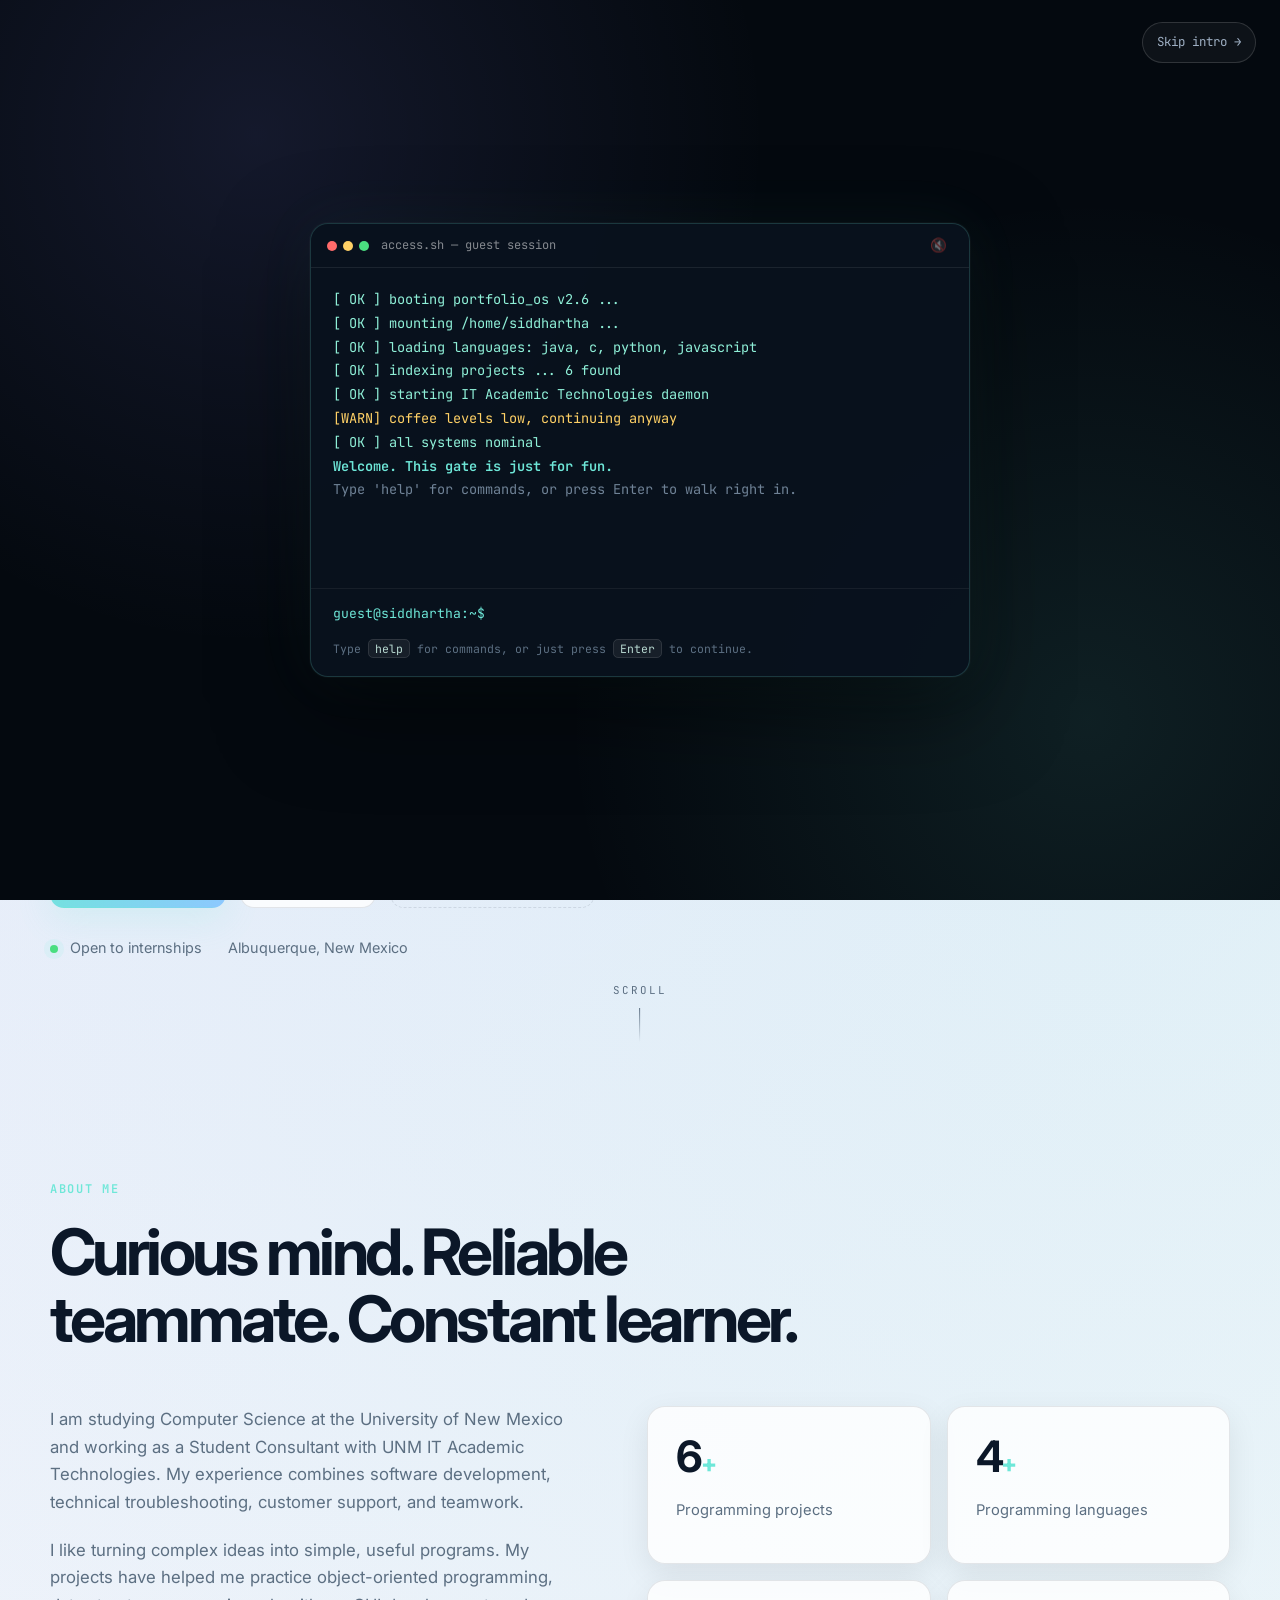
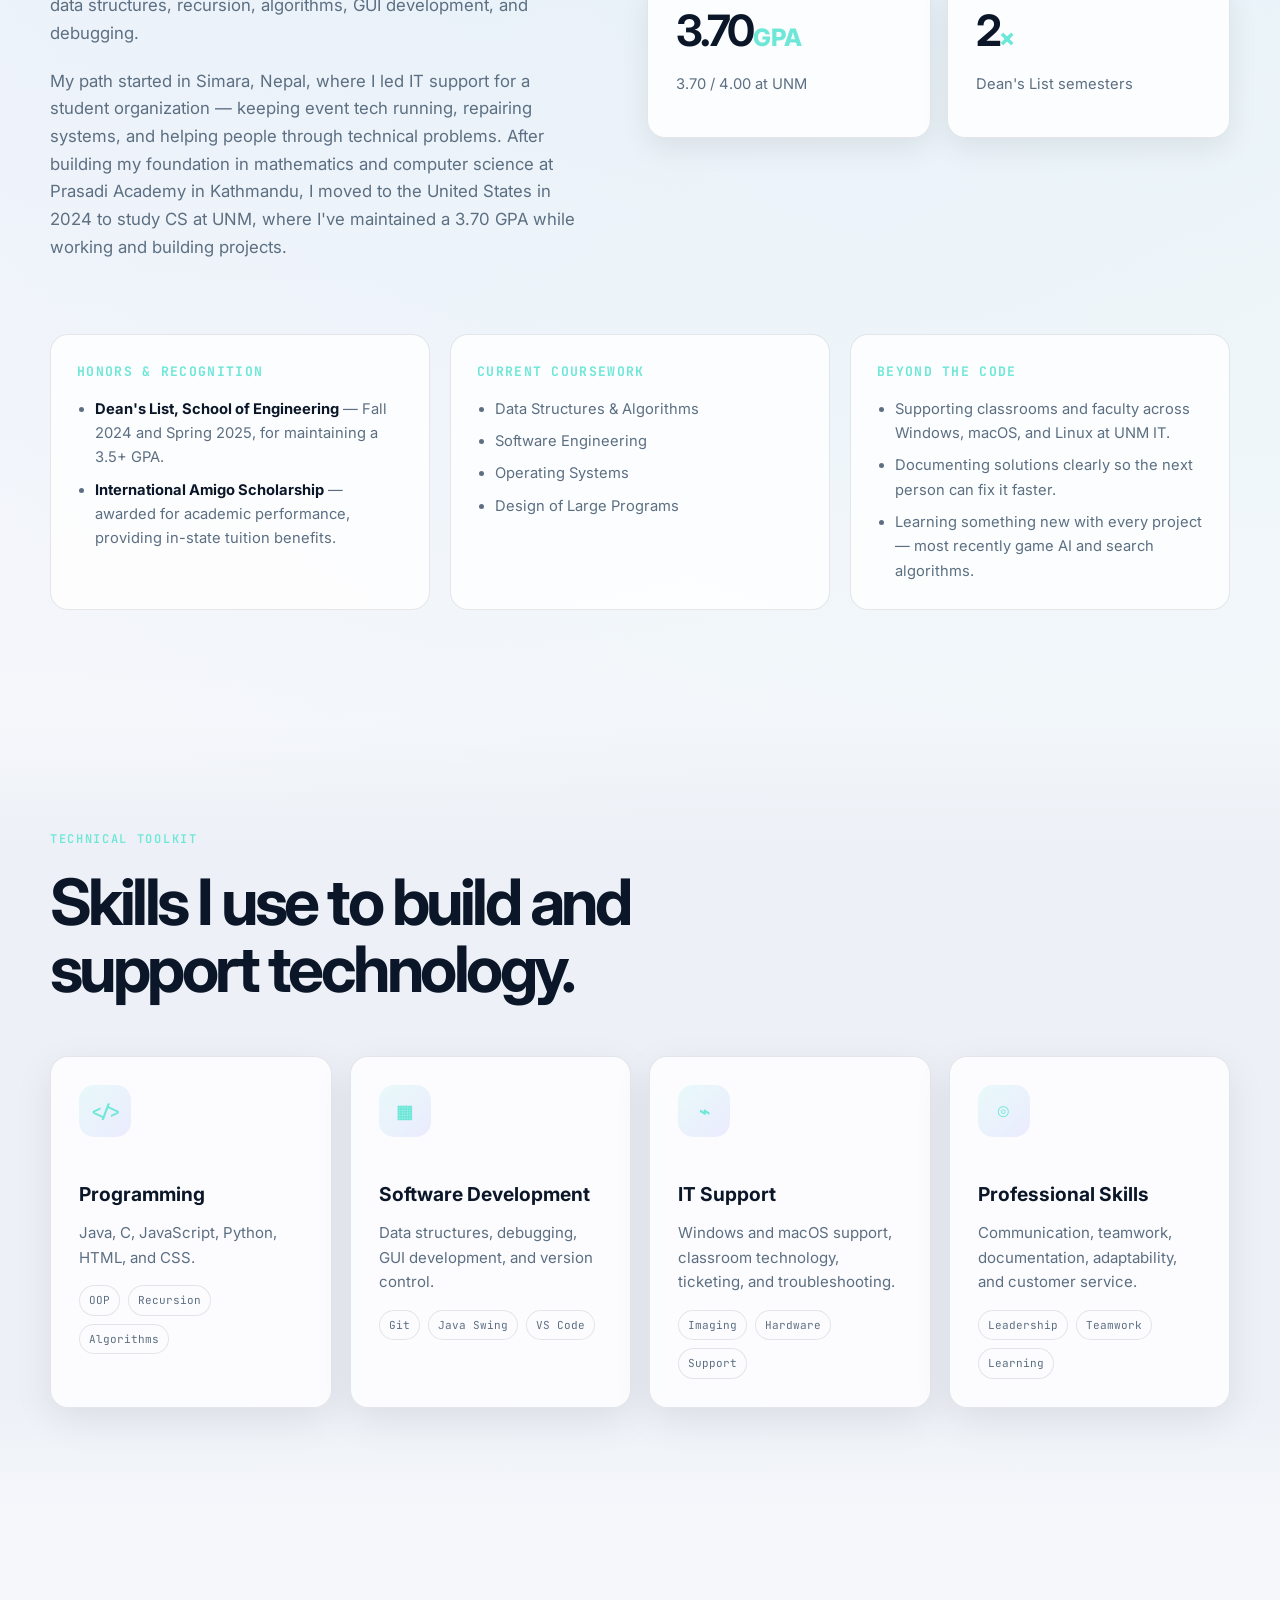
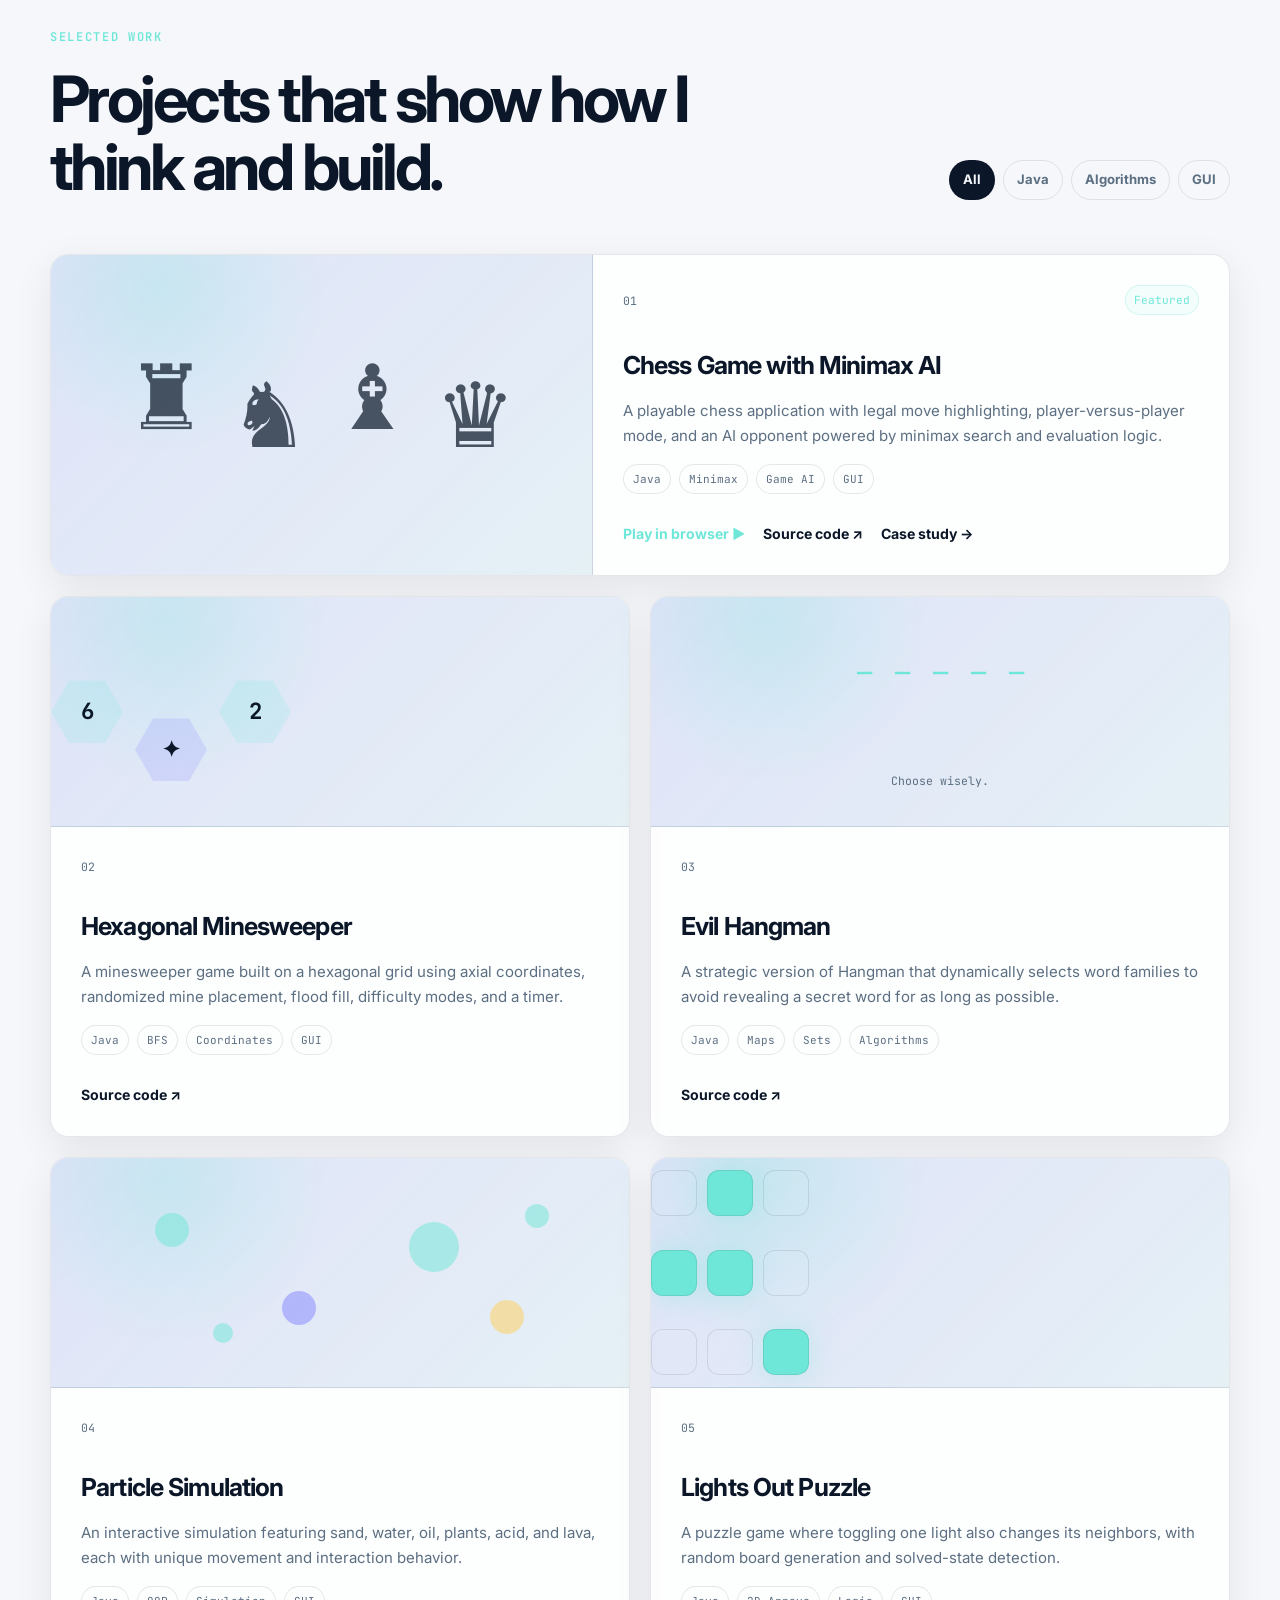
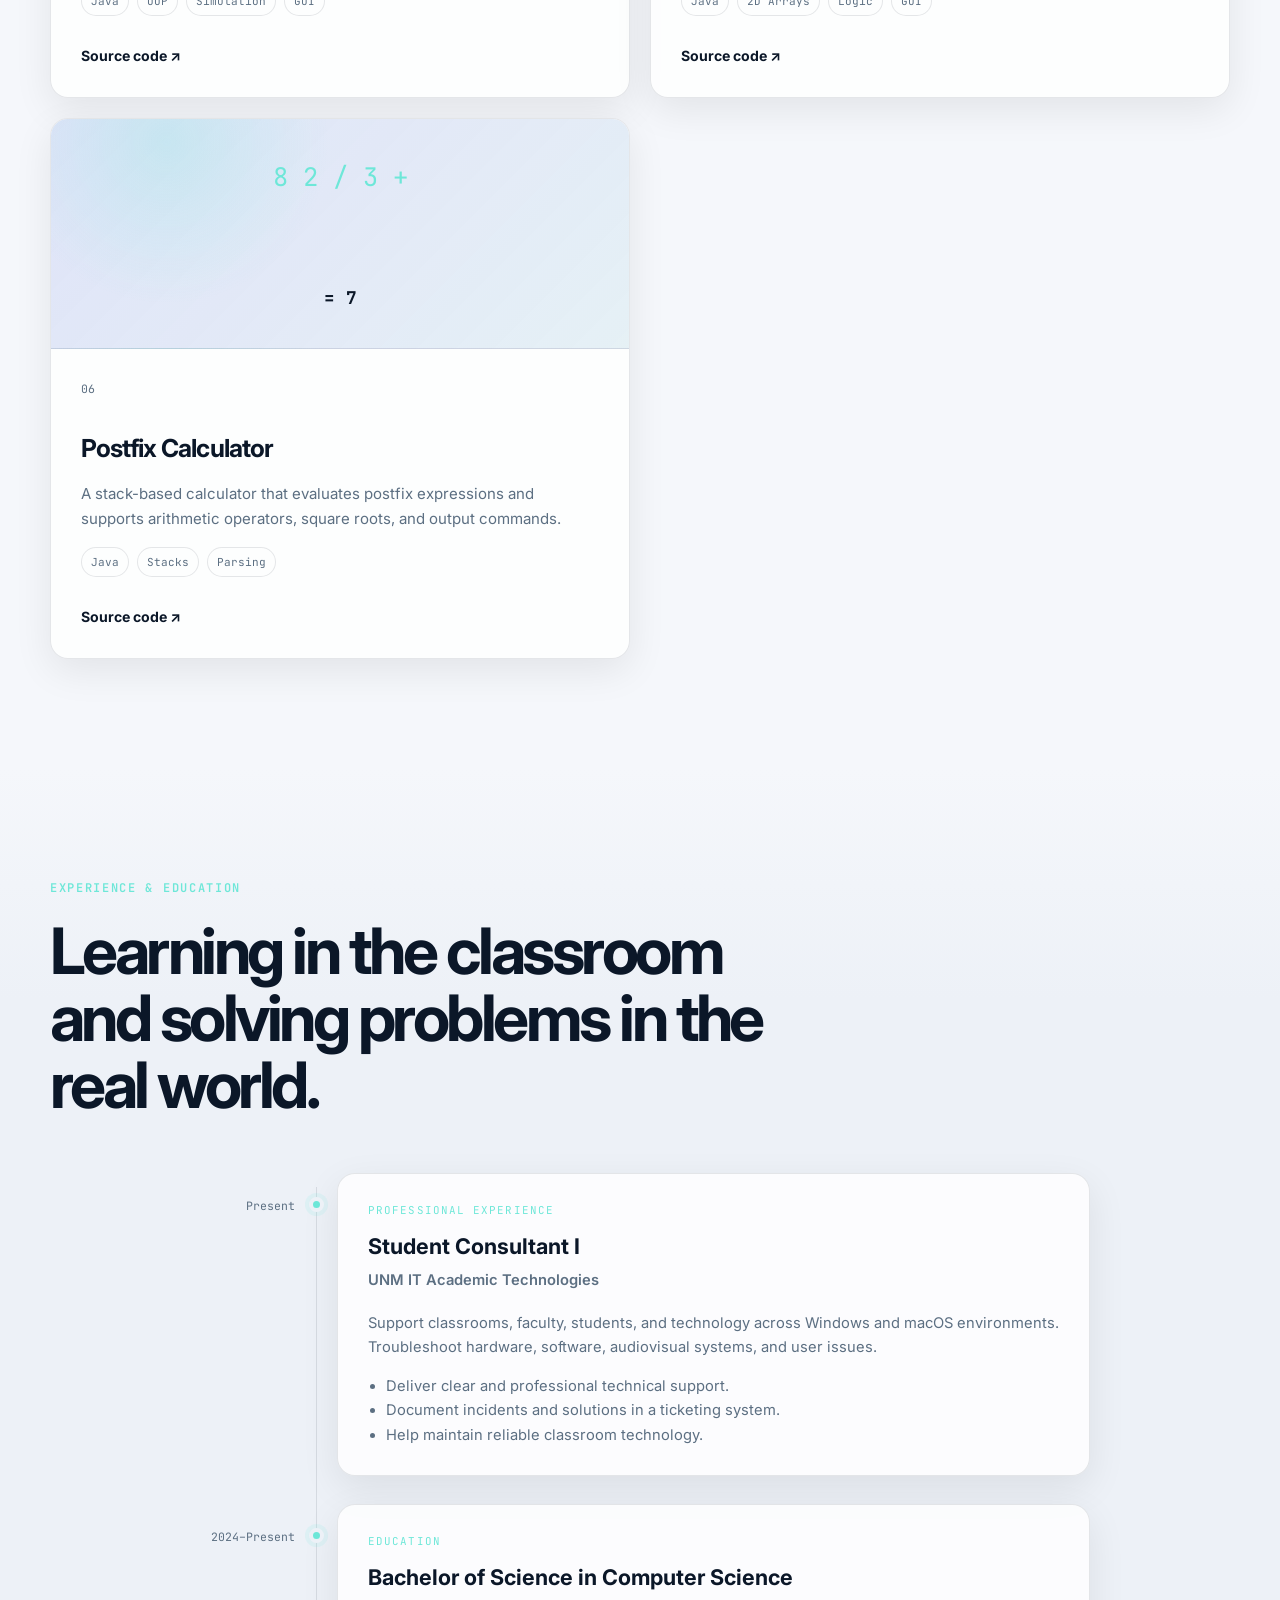
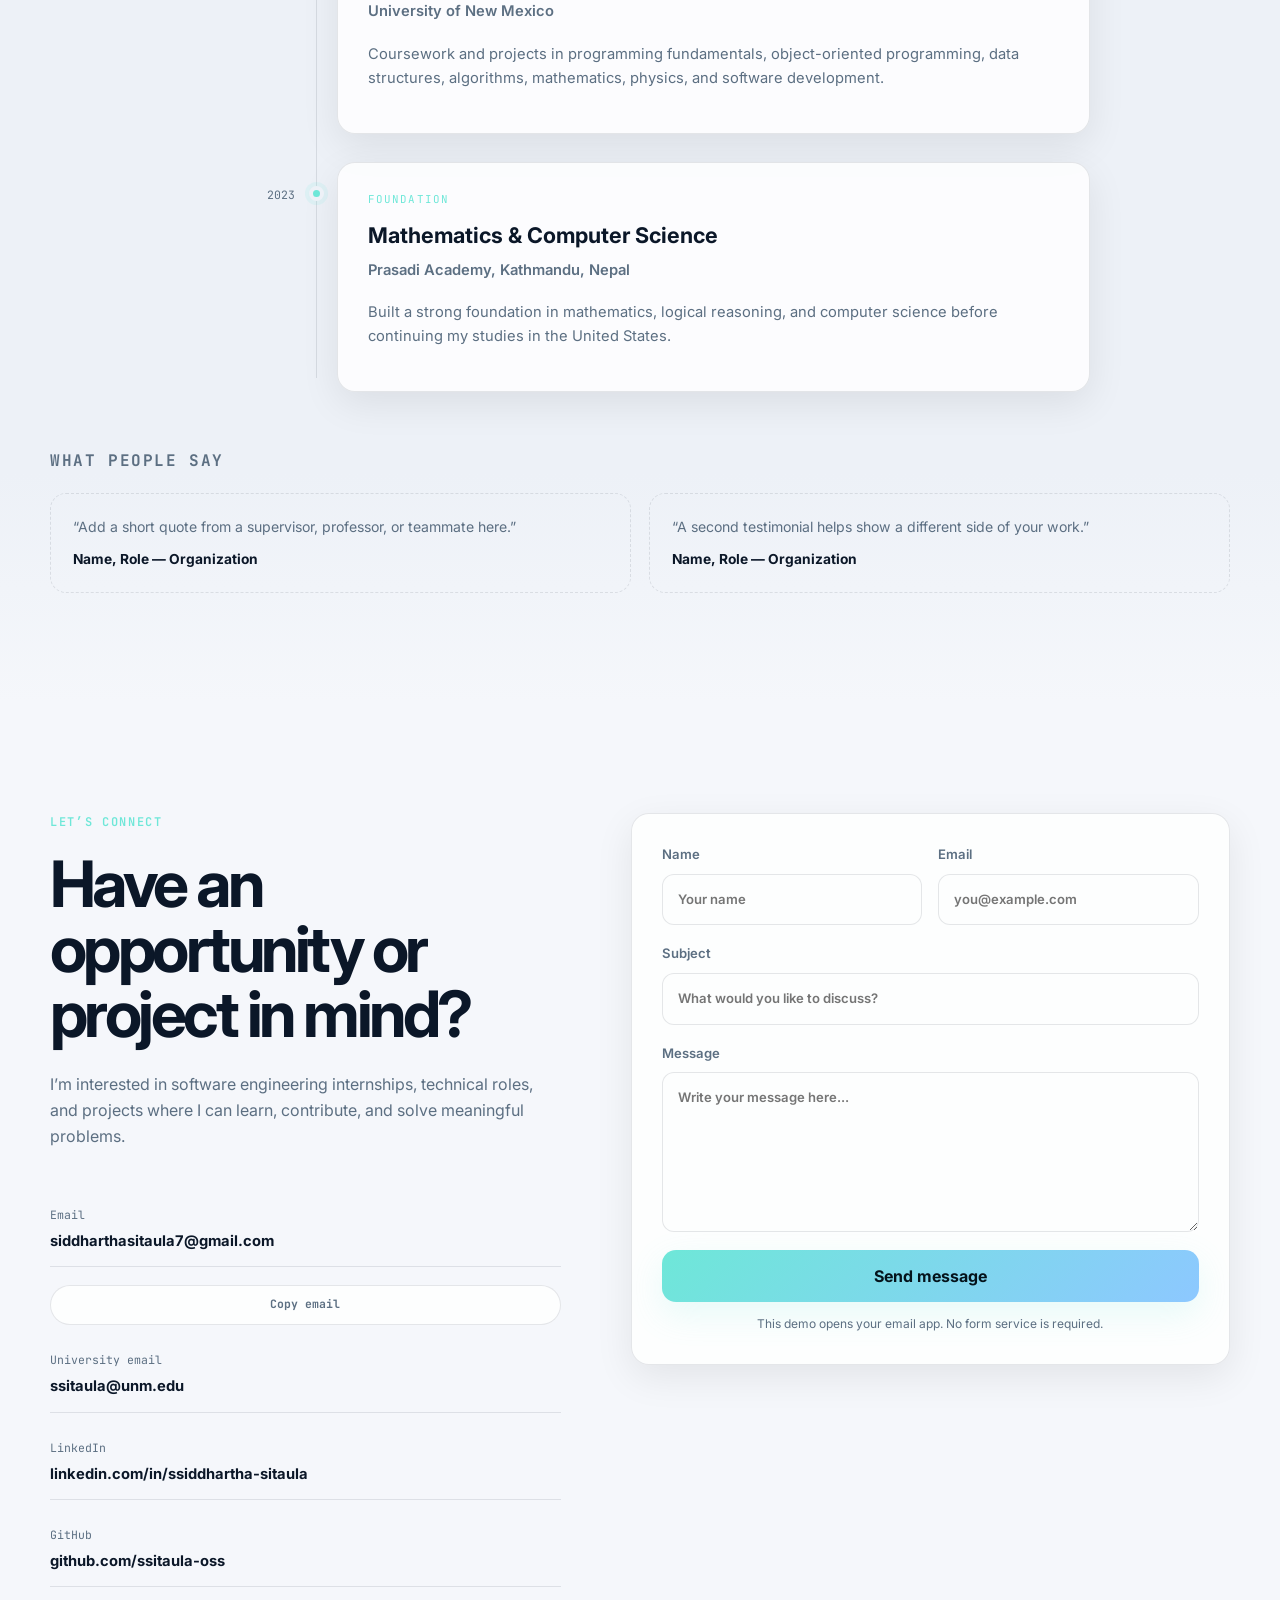
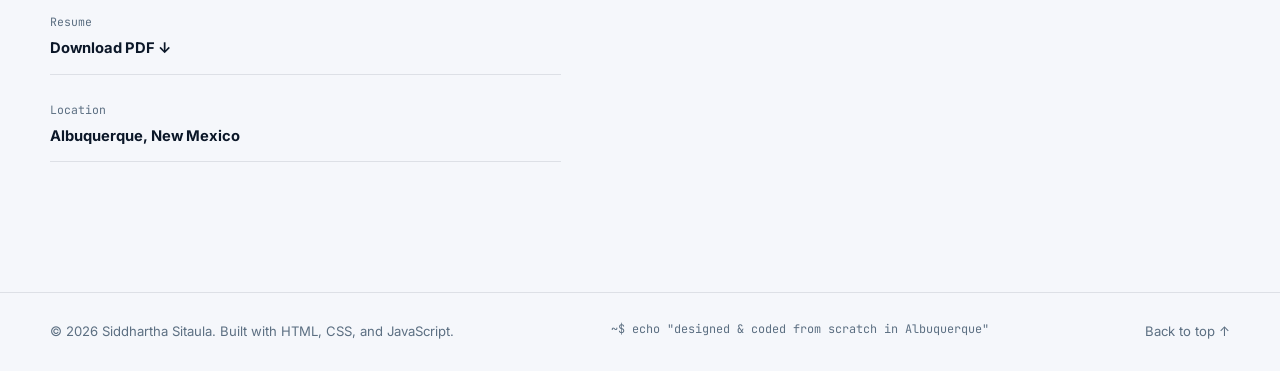
==== commit 4649904b: "Revise portfolio description and canonical links Updated portfolio details and links in the HTML fil" ====
--- a/index.html
+++ b/index.html
@@ -3,15 +3,15 @@
 <head>
   <meta charset="UTF-8" />
   <meta name="viewport" content="width=device-width, initial-scale=1.0" />
-  <meta name="description" content="Portfolio of Siddhartha Sitaula, a Computer Science student and IT consultant at the University of New Mexico." />
+  <meta name="description" content="Siddhartha Sitaula — Computer Science student at the University of New Mexico (3.70 GPA, Dean's List). Builds Java applications, games, and algorithms, including a chess AI you can play in the browser. Open to internships." />
   <meta name="theme-color" content="#07111f" />
-  <link rel="canonical" href="https://siddharthasitaula.dev/" />
+  <link rel="canonical" href="https://sitaulasiddhartha616.com.np/" />
 
   <!-- Open Graph / Twitter -->
   <meta property="og:type" content="website" />
   <meta property="og:title" content="Siddhartha Sitaula | Portfolio" />
   <meta property="og:description" content="Computer Science student at the University of New Mexico building Java applications, games, and algorithms." />
-  <meta property="og:image" content="https://siddharthasitaula.dev/og-image.png" />
+  <meta property="og:image" content="https://sitaulasiddhartha616.com.np/og-image.png" />
   <meta name="twitter:card" content="summary_large_image" />
   <meta name="twitter:title" content="Siddhartha Sitaula | Portfolio" />
   <meta name="twitter:description" content="Computer Science student at the University of New Mexico building Java applications, games, and algorithms." />
@@ -32,7 +32,7 @@
     "name": "Siddhartha Sitaula",
     "jobTitle": "Computer Science Student",
     "worksFor": { "@type": "Organization", "name": "University of New Mexico" },
-    "url": "https://siddharthasitaula.dev/",
+    "url": "https://sitaulasiddhartha616.com.np/",
     "sameAs": ["https://www.linkedin.com/in/ssiddhartha-sitaula", "https://github.com/ssitaula-oss"]
   }
   </script>
@@ -97,6 +97,7 @@
     <section class="hero section" id="home">
       <div class="container hero-grid">
         <div class="hero-copy reveal">
+          <p class="status-badge"><span class="status-dot" aria-hidden="true"></span>Open to internships</p>
           <p class="eyebrow">Computer Science Student • IT Consultant</p>
           <h1>
             I build practical software
@@ -546,6 +547,10 @@
             <button class="copy-email" id="copyEmail" type="button" aria-label="Copy email address to clipboard">
               <span id="copyEmailLabel">Copy email</span>
             </button>
+            <a href="mailto:ssitaula@unm.edu">
+              <span>University email</span>
+              <strong>ssitaula@unm.edu</strong>
+            </a>
             <a href="https://www.linkedin.com/in/ssiddhartha-sitaula" target="_blank" rel="noopener noreferrer">
               <span>LinkedIn</span>
               <strong>linkedin.com/in/ssiddhartha-sitaula</strong>
@@ -558,6 +563,10 @@
               <span>Resume</span>
               <strong>Download PDF ↓</strong>
             </a>
+            <div class="contact-static">
+              <span>Location</span>
+              <strong>Albuquerque, New Mexico</strong>
+            </div>
           </div>
         </div>
 
@@ -598,6 +607,7 @@
   <footer class="site-footer">
     <div class="container footer-content">
       <p>© <span id="year"></span> Siddhartha Sitaula. Built with HTML, CSS, and JavaScript.</p>
+      <p class="footer-terminal">~$ echo "designed &amp; coded from scratch in Albuquerque"</p>
       <a href="#home">Back to top ↑</a>
     </div>
   </footer>
--- a/styles.css
+++ b/styles.css
@@ -1741,3 +1741,47 @@
 .play-link {
   color: var(--accent) !important;
 }
+
+/* ---------- Availability badge ---------- */
+.status-badge {
+  display: inline-flex;
+  align-items: center;
+  gap: 8px;
+  margin: 0 0 14px;
+  font: 600 0.76rem "JetBrains Mono", monospace;
+  color: #4ade80;
+  border: 1px solid rgba(74, 222, 128, 0.35);
+  background: rgba(74, 222, 128, 0.07);
+  padding: 7px 14px;
+  border-radius: 999px;
+}
+
+.status-dot {
+  width: 8px;
+  height: 8px;
+  border-radius: 50%;
+  background: #4ade80;
+  animation: status-pulse 2s ease-in-out infinite;
+}
+
+@keyframes status-pulse {
+  0%, 100% { box-shadow: 0 0 0 0 rgba(74, 222, 128, 0.5); }
+  50% { box-shadow: 0 0 0 6px rgba(74, 222, 128, 0); }
+}
+
+@media (prefers-reduced-motion: reduce) {
+  .status-dot { animation: none; }
+}
+
+/* ---------- Static contact row (location) ---------- */
+.contact-static {
+  border-bottom: 1px solid var(--line);
+  padding: 13px 0;
+}
+
+/* ---------- Footer terminal line ---------- */
+.footer-terminal {
+  font: 400 0.74rem "JetBrains Mono", monospace;
+  color: var(--muted);
+  margin: 0;
+}
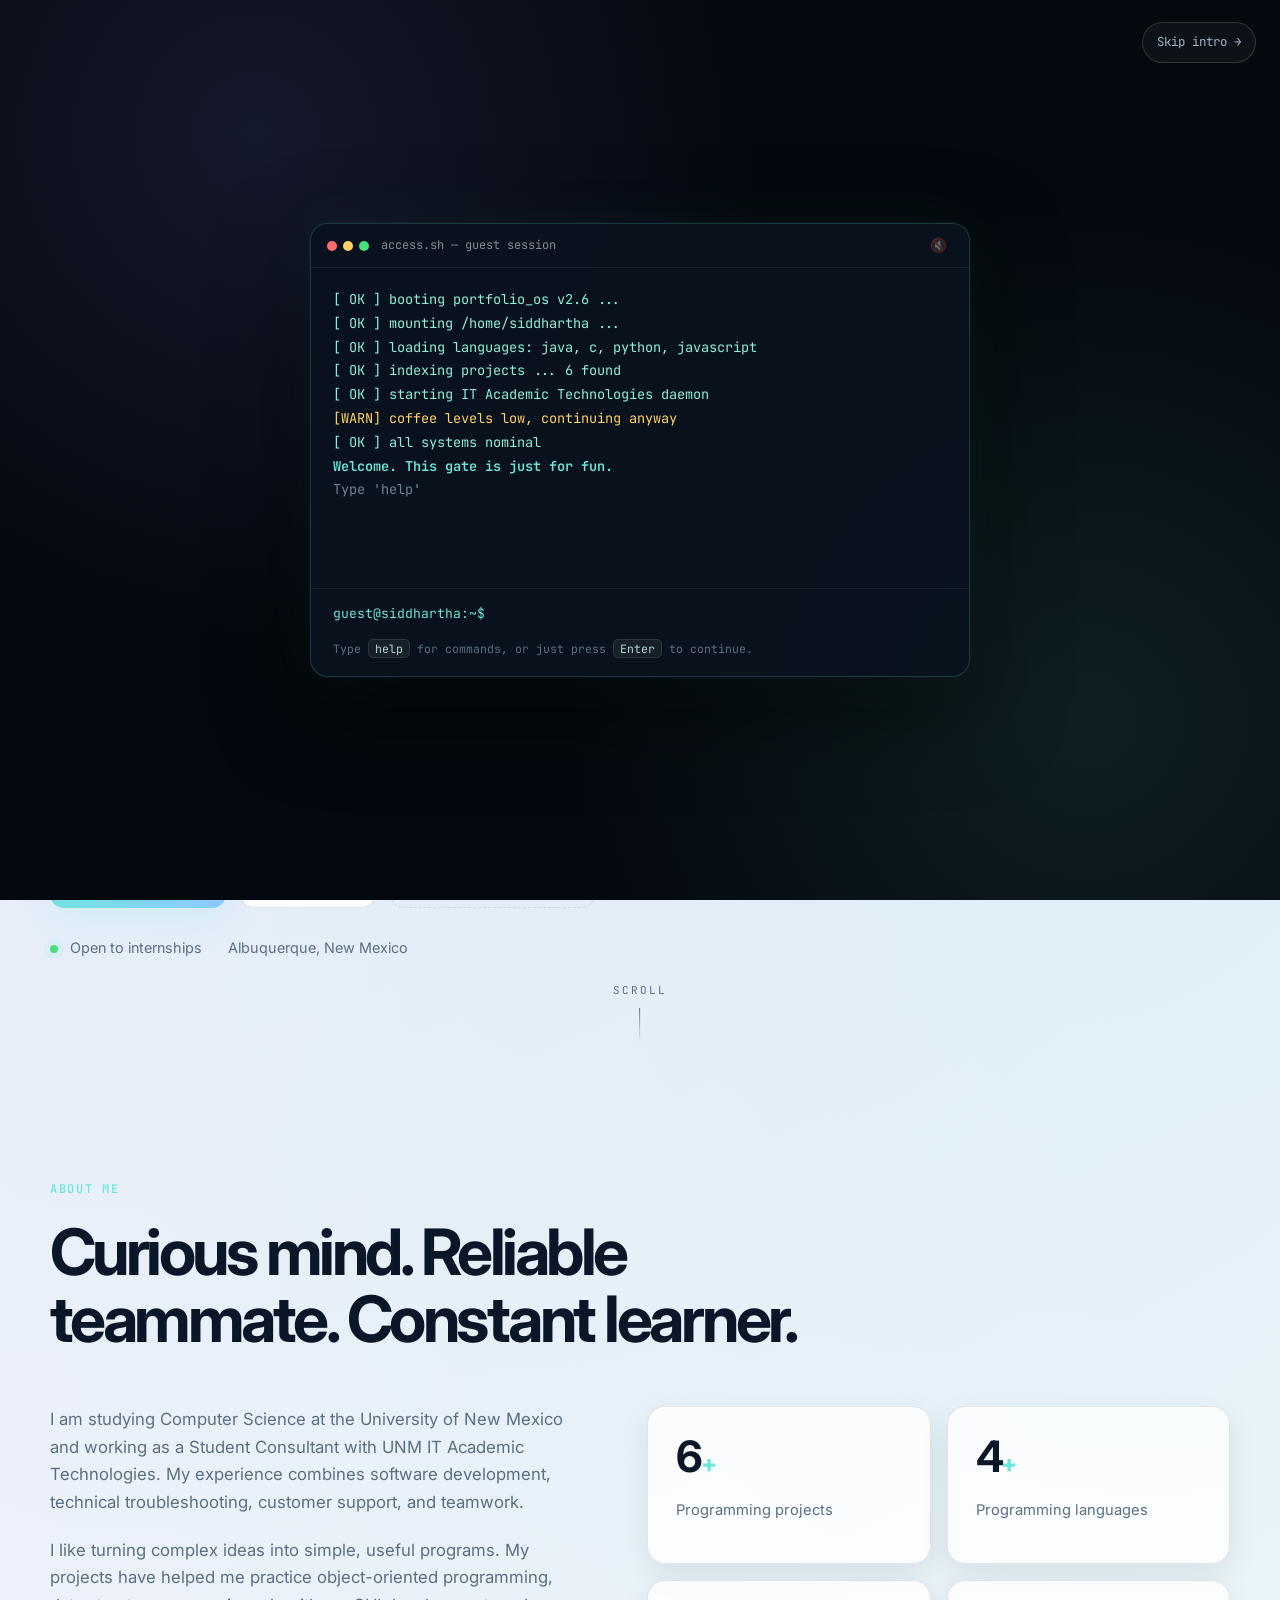
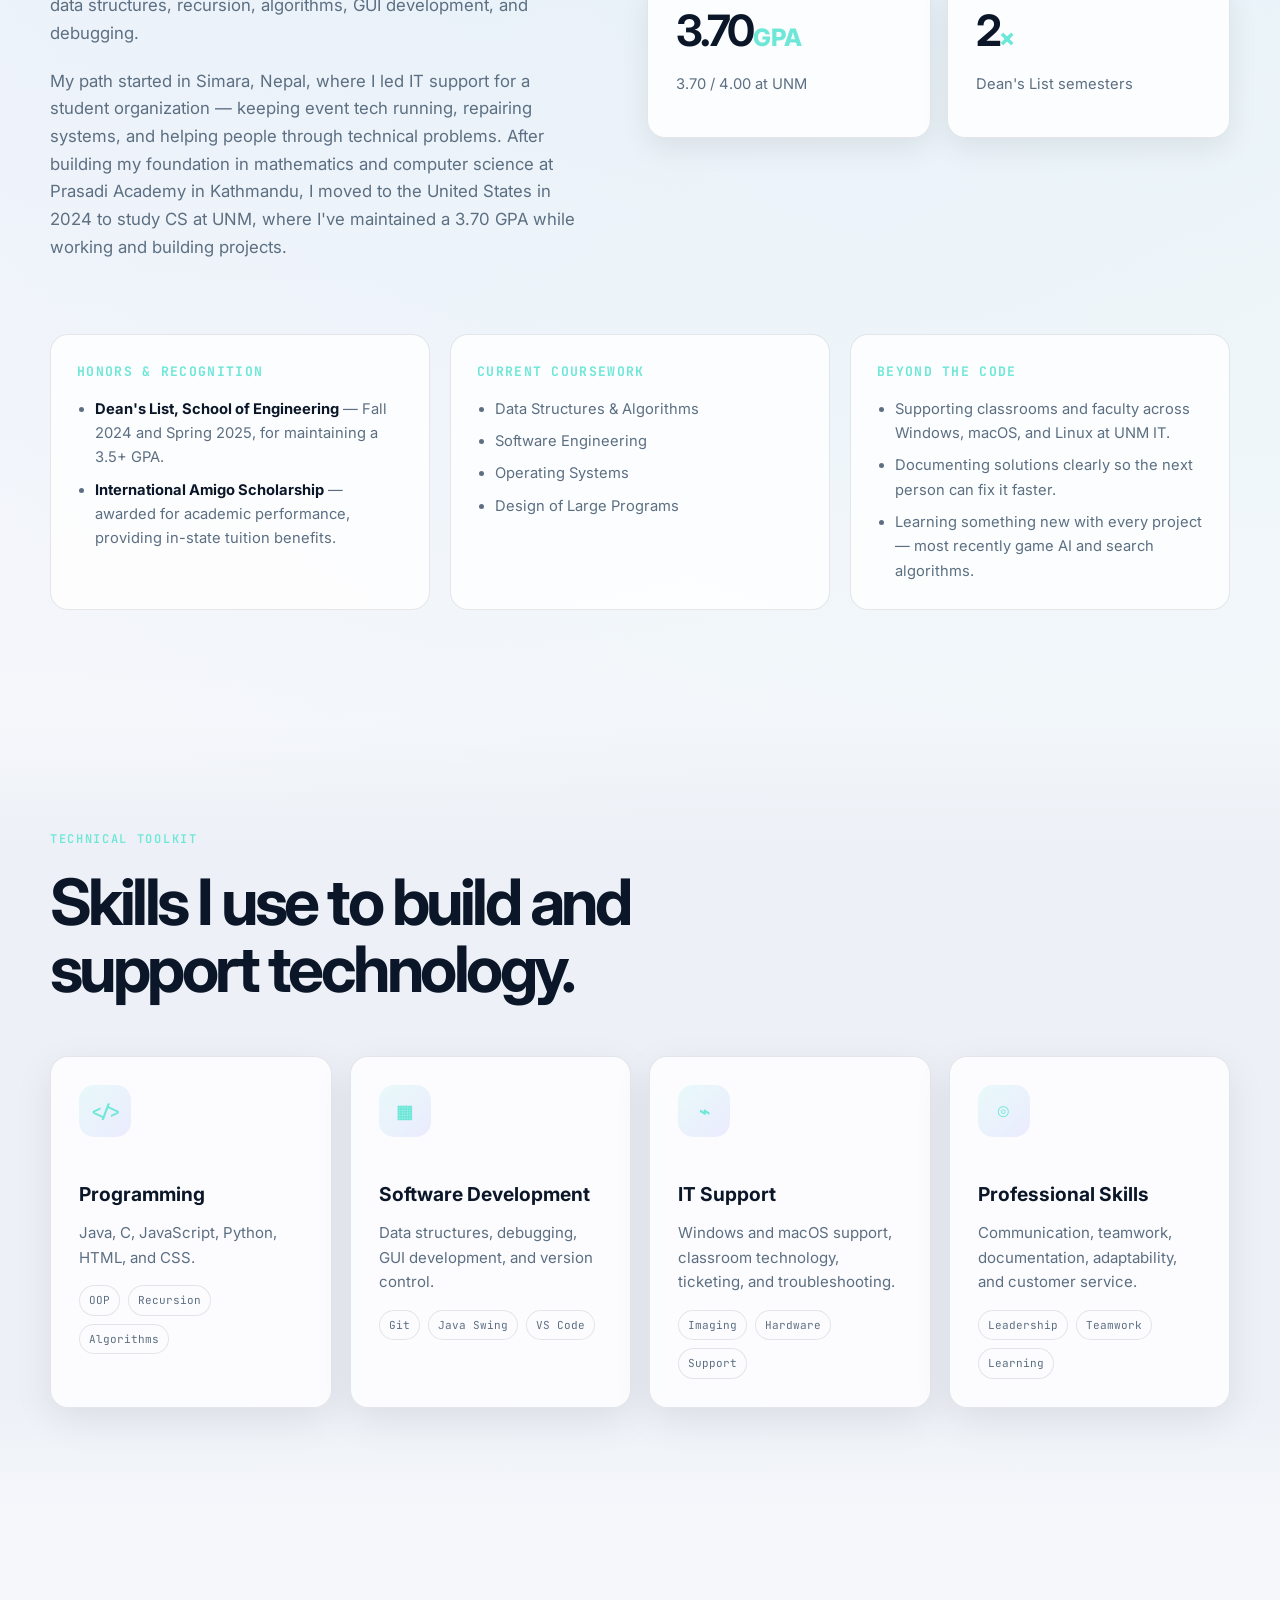
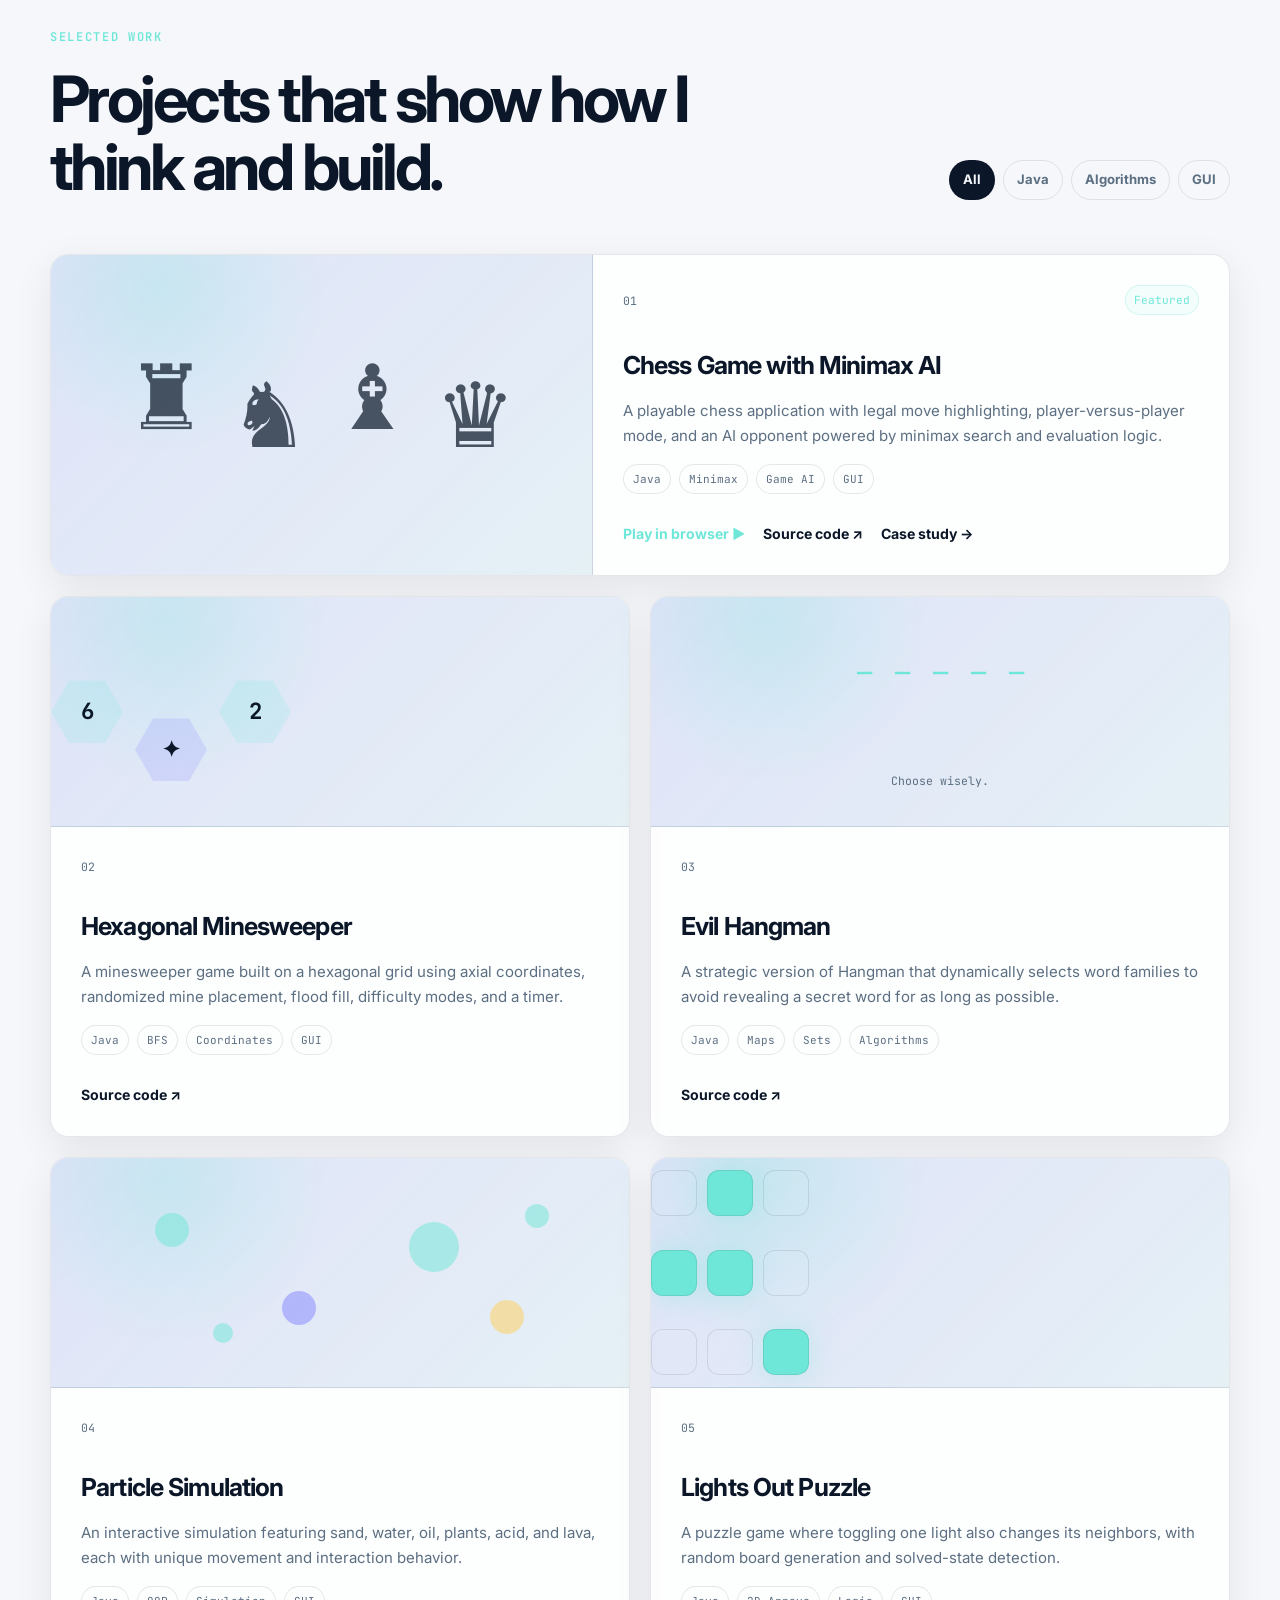
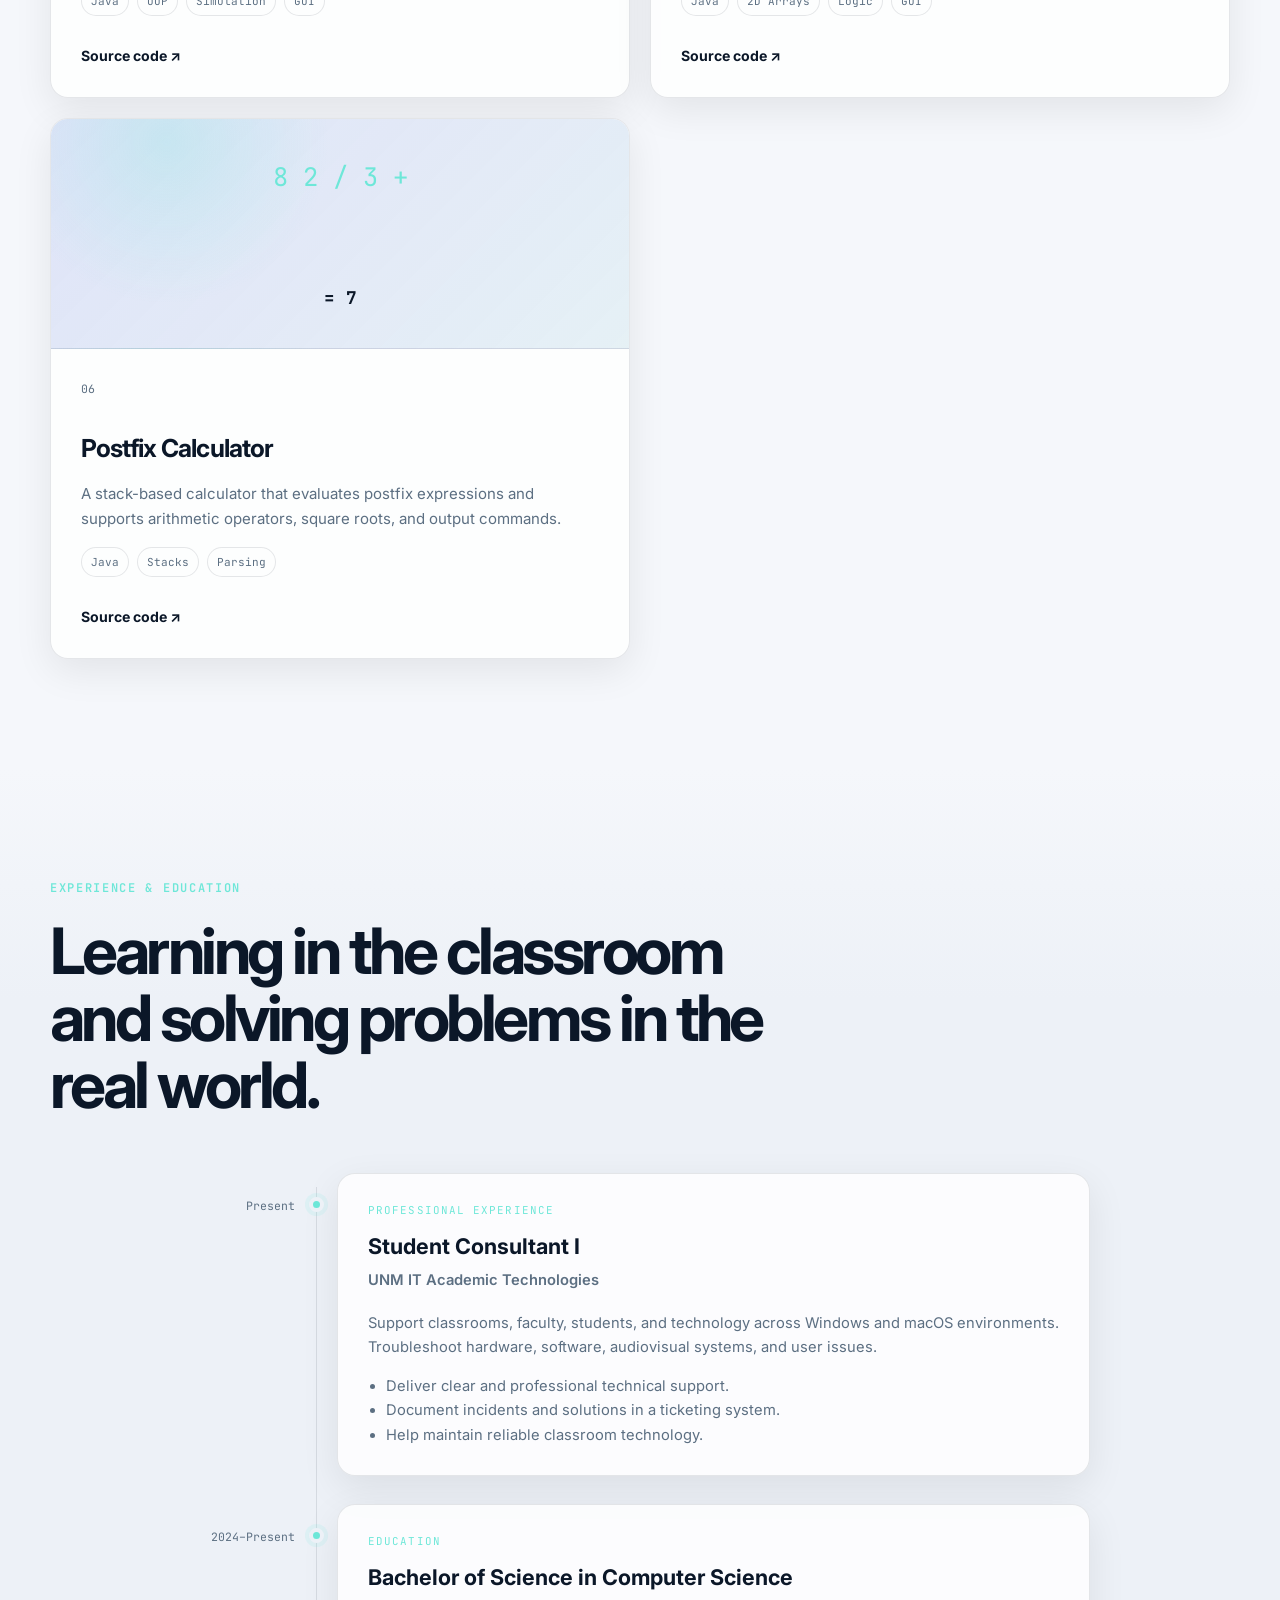
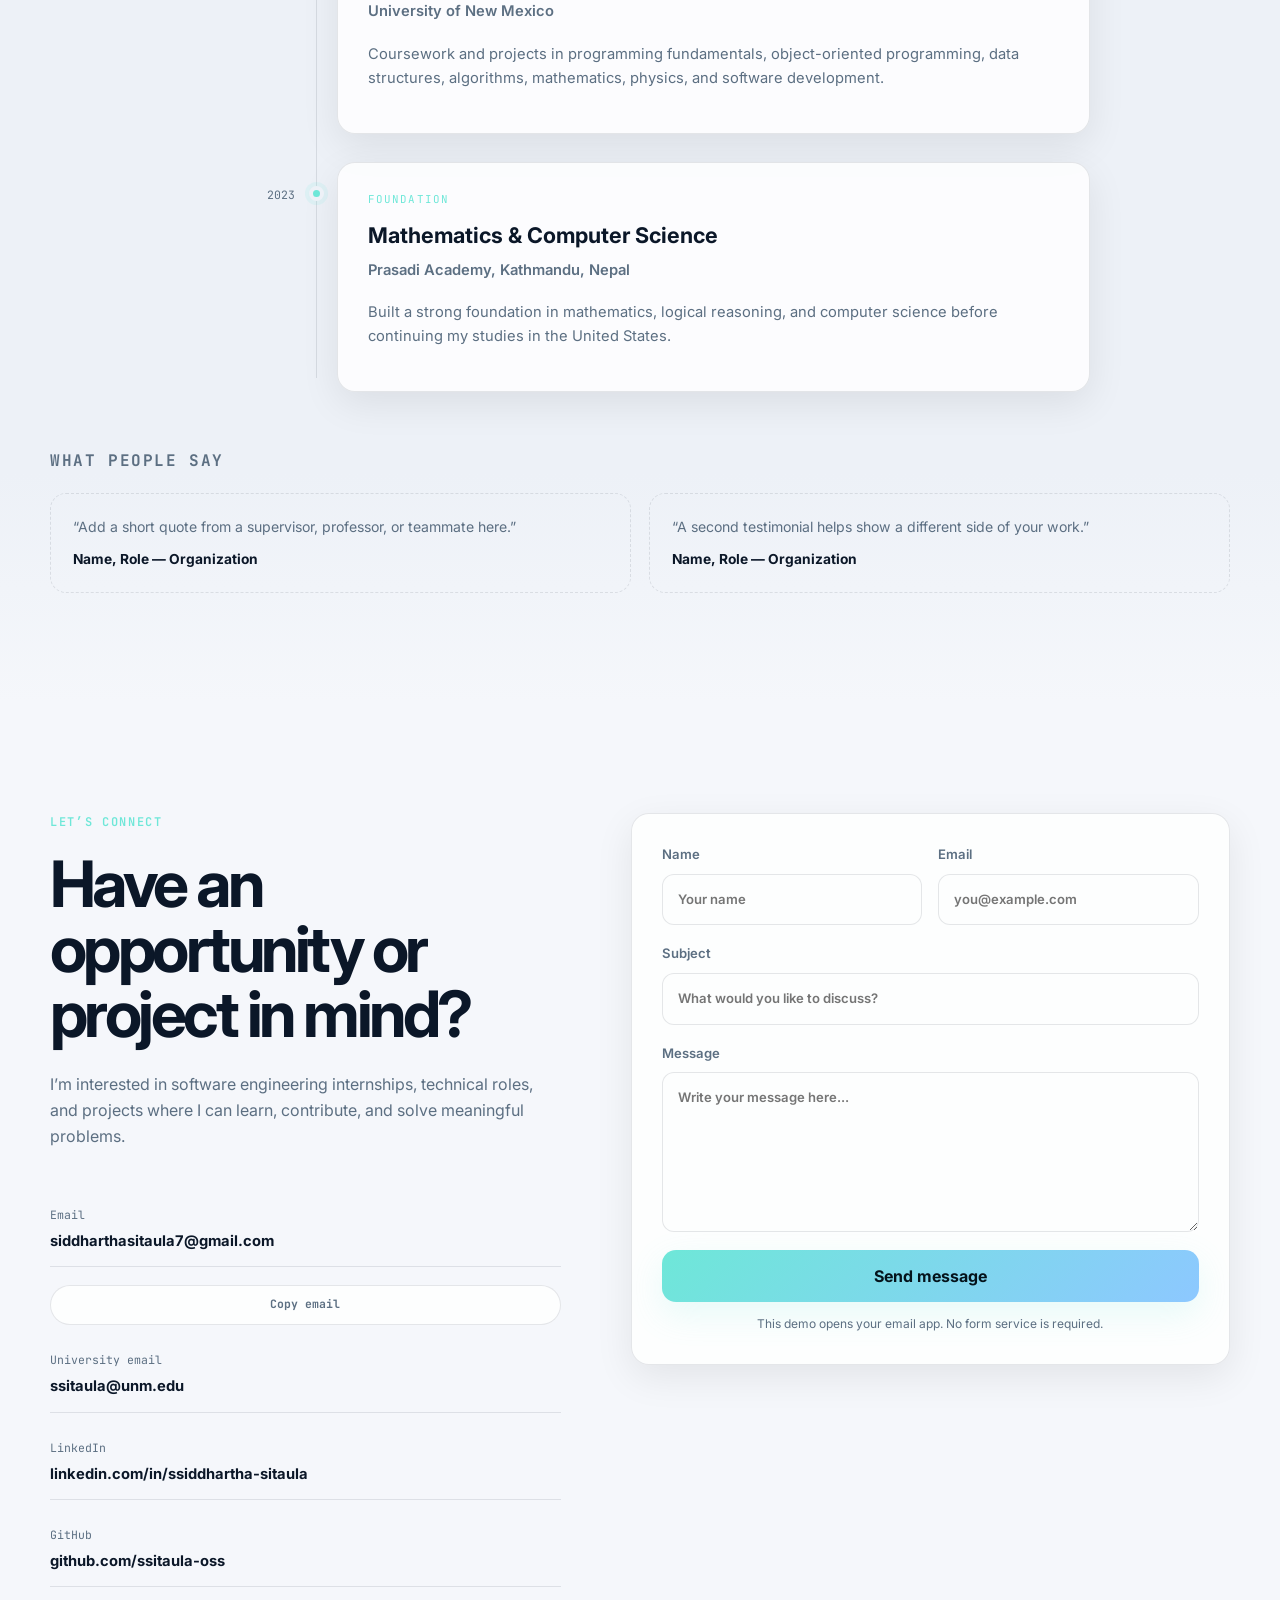
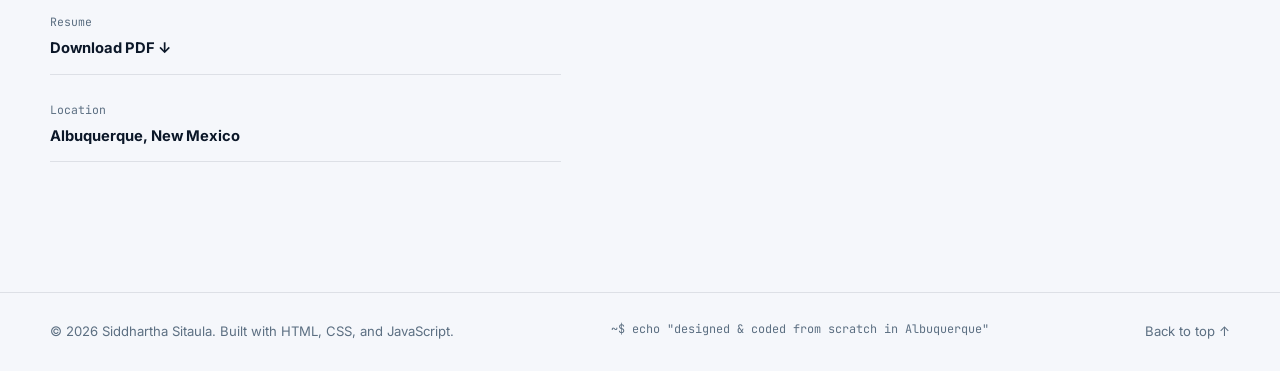
==== commit 0a2de2c8: "Add navigation clock element to index.html Added a navigation clock element to the header." ====
--- a/index.html
+++ b/index.html
@@ -86,6 +86,7 @@
         <a href="#projects">Projects</a>
         <a href="#experience">Experience</a>
         <a href="#contact">Contact</a>
+        <span class="nav-clock" id="navClock" aria-hidden="true"></span>
         <button class="theme-toggle" aria-label="Toggle color theme">
           <span class="theme-icon">☾</span>
         </button>
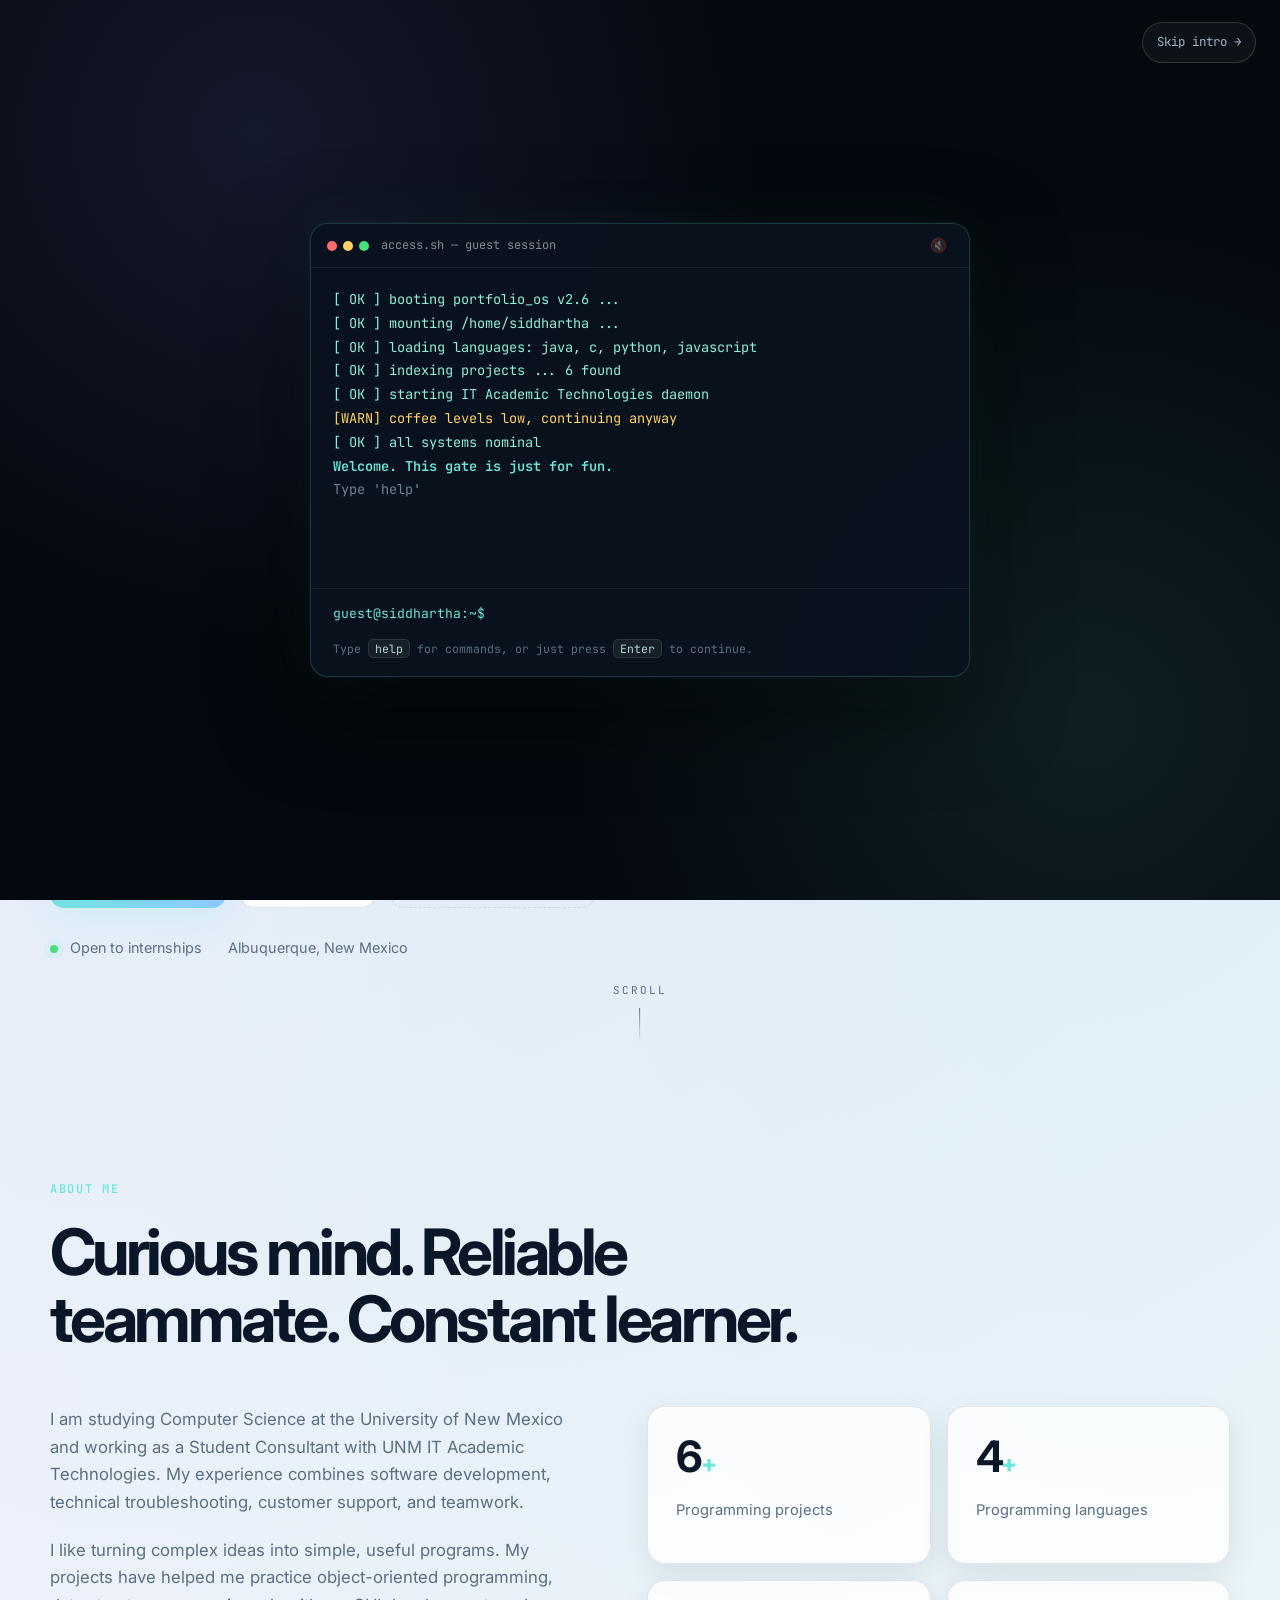
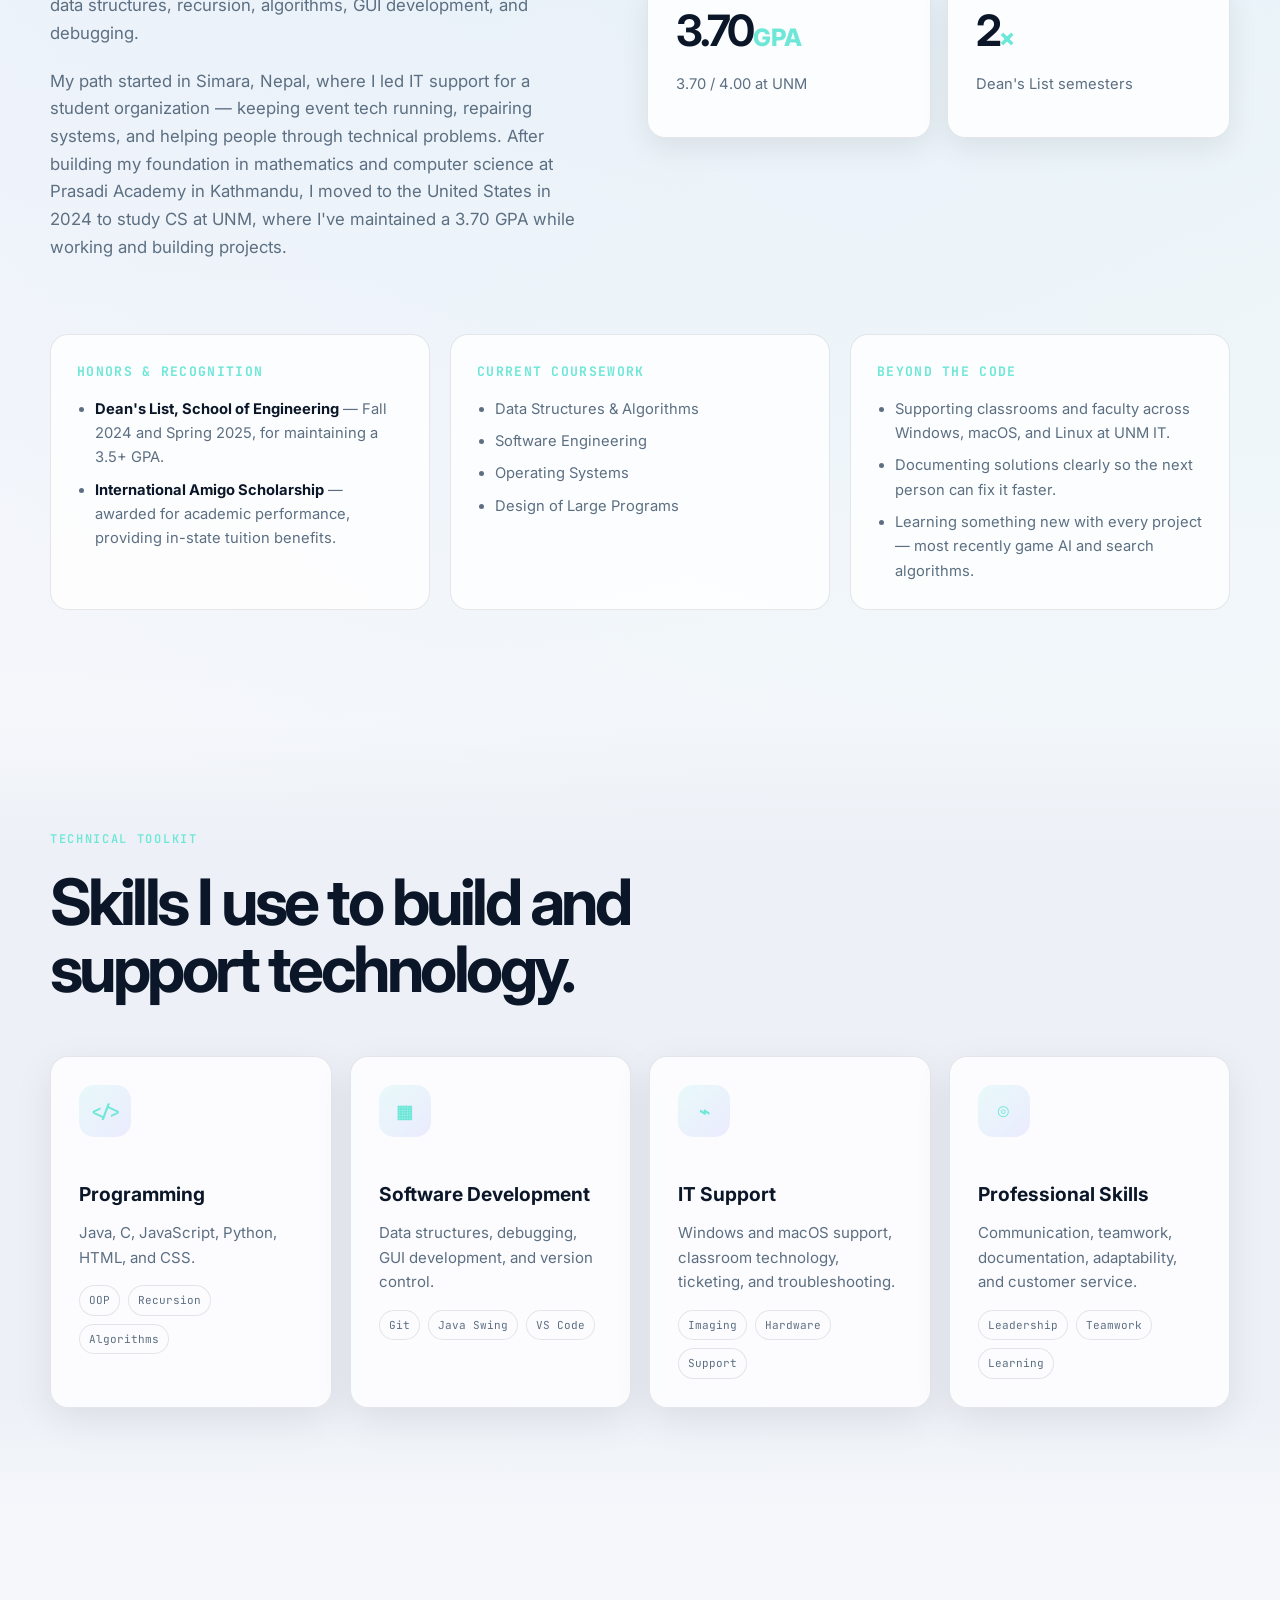
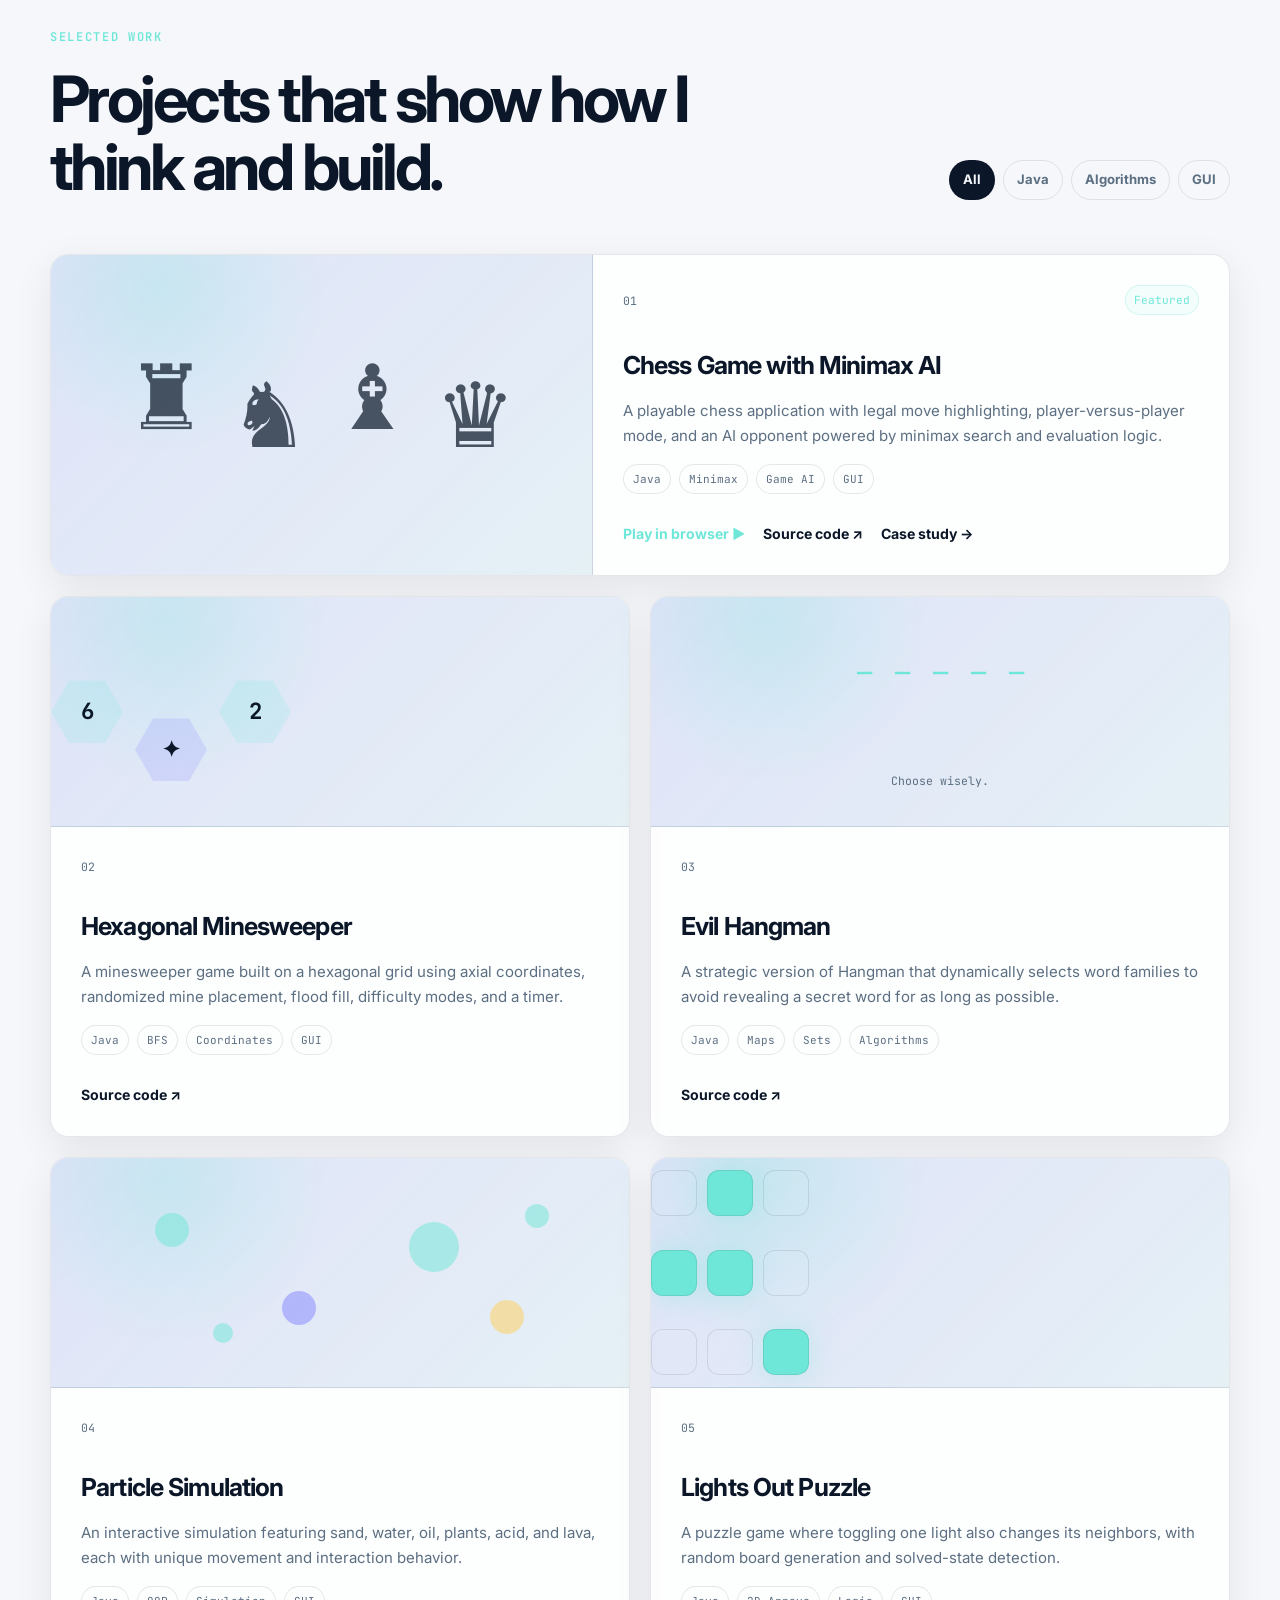
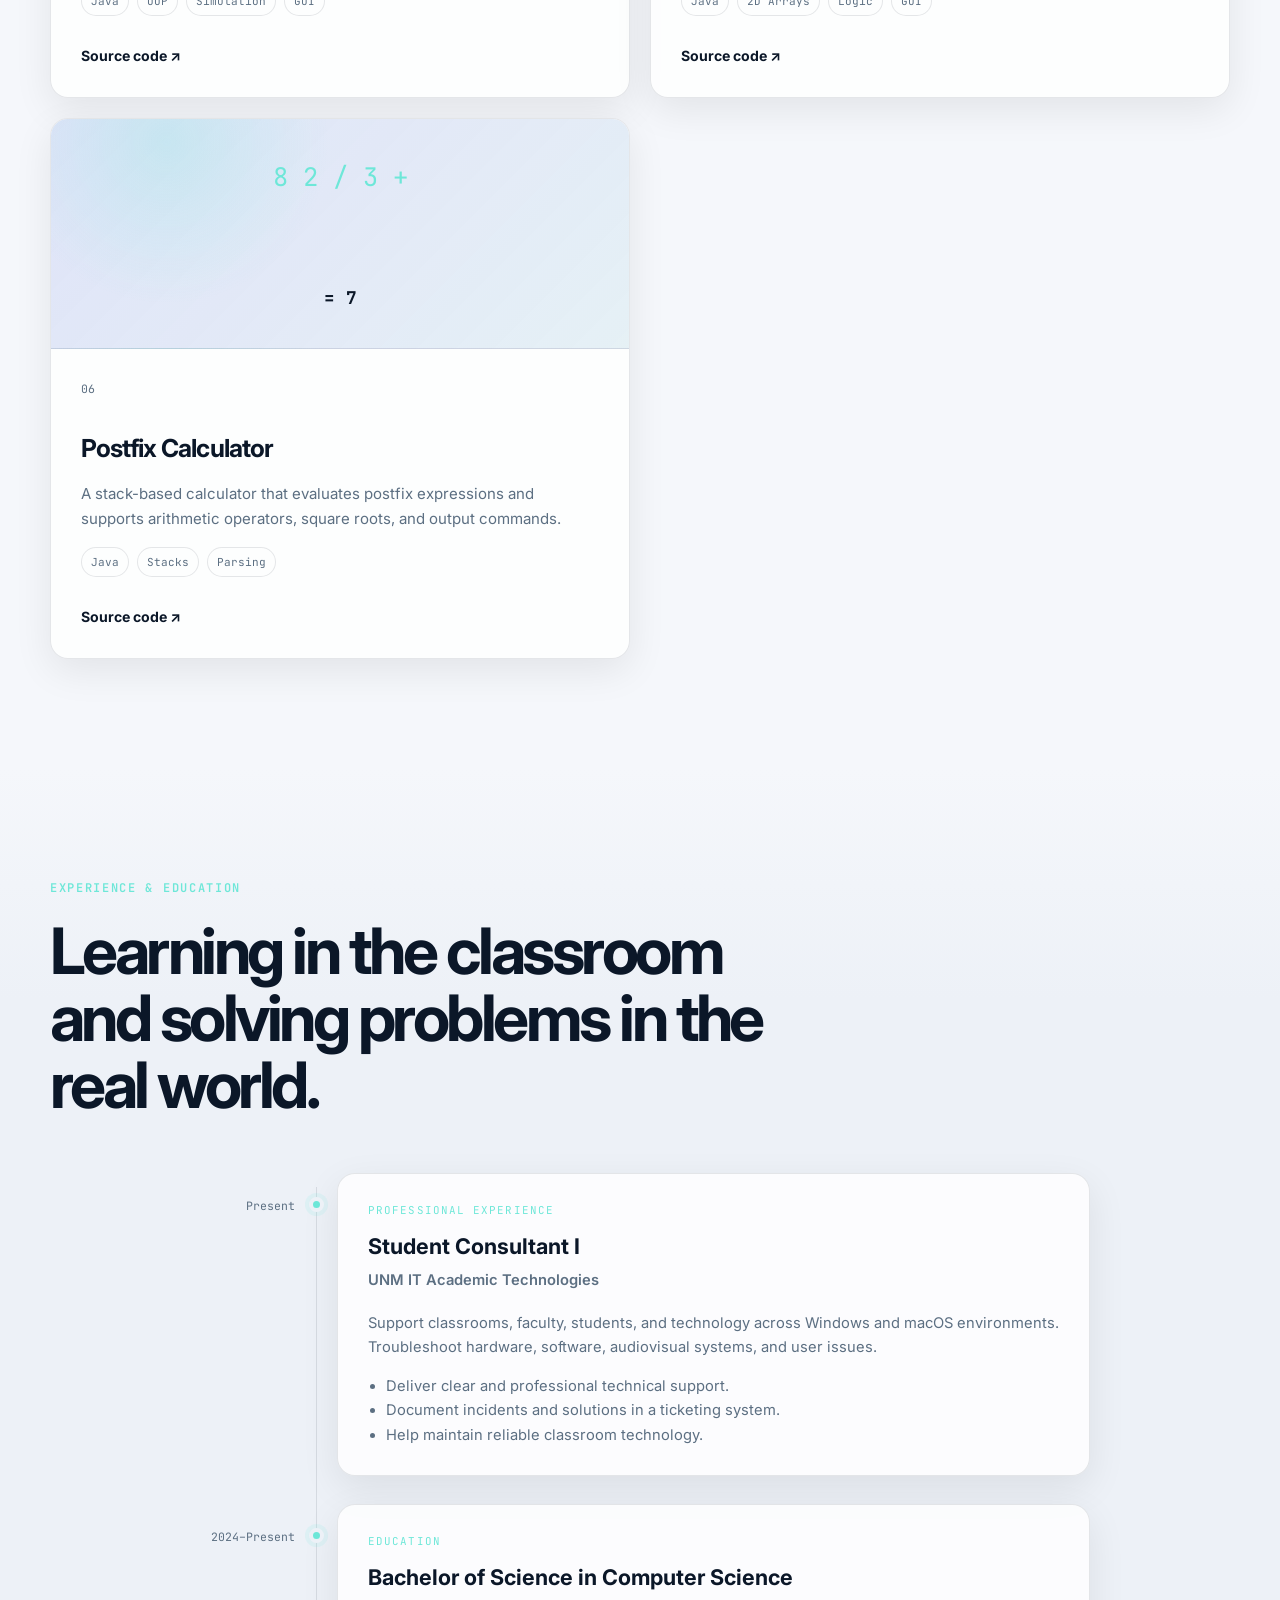
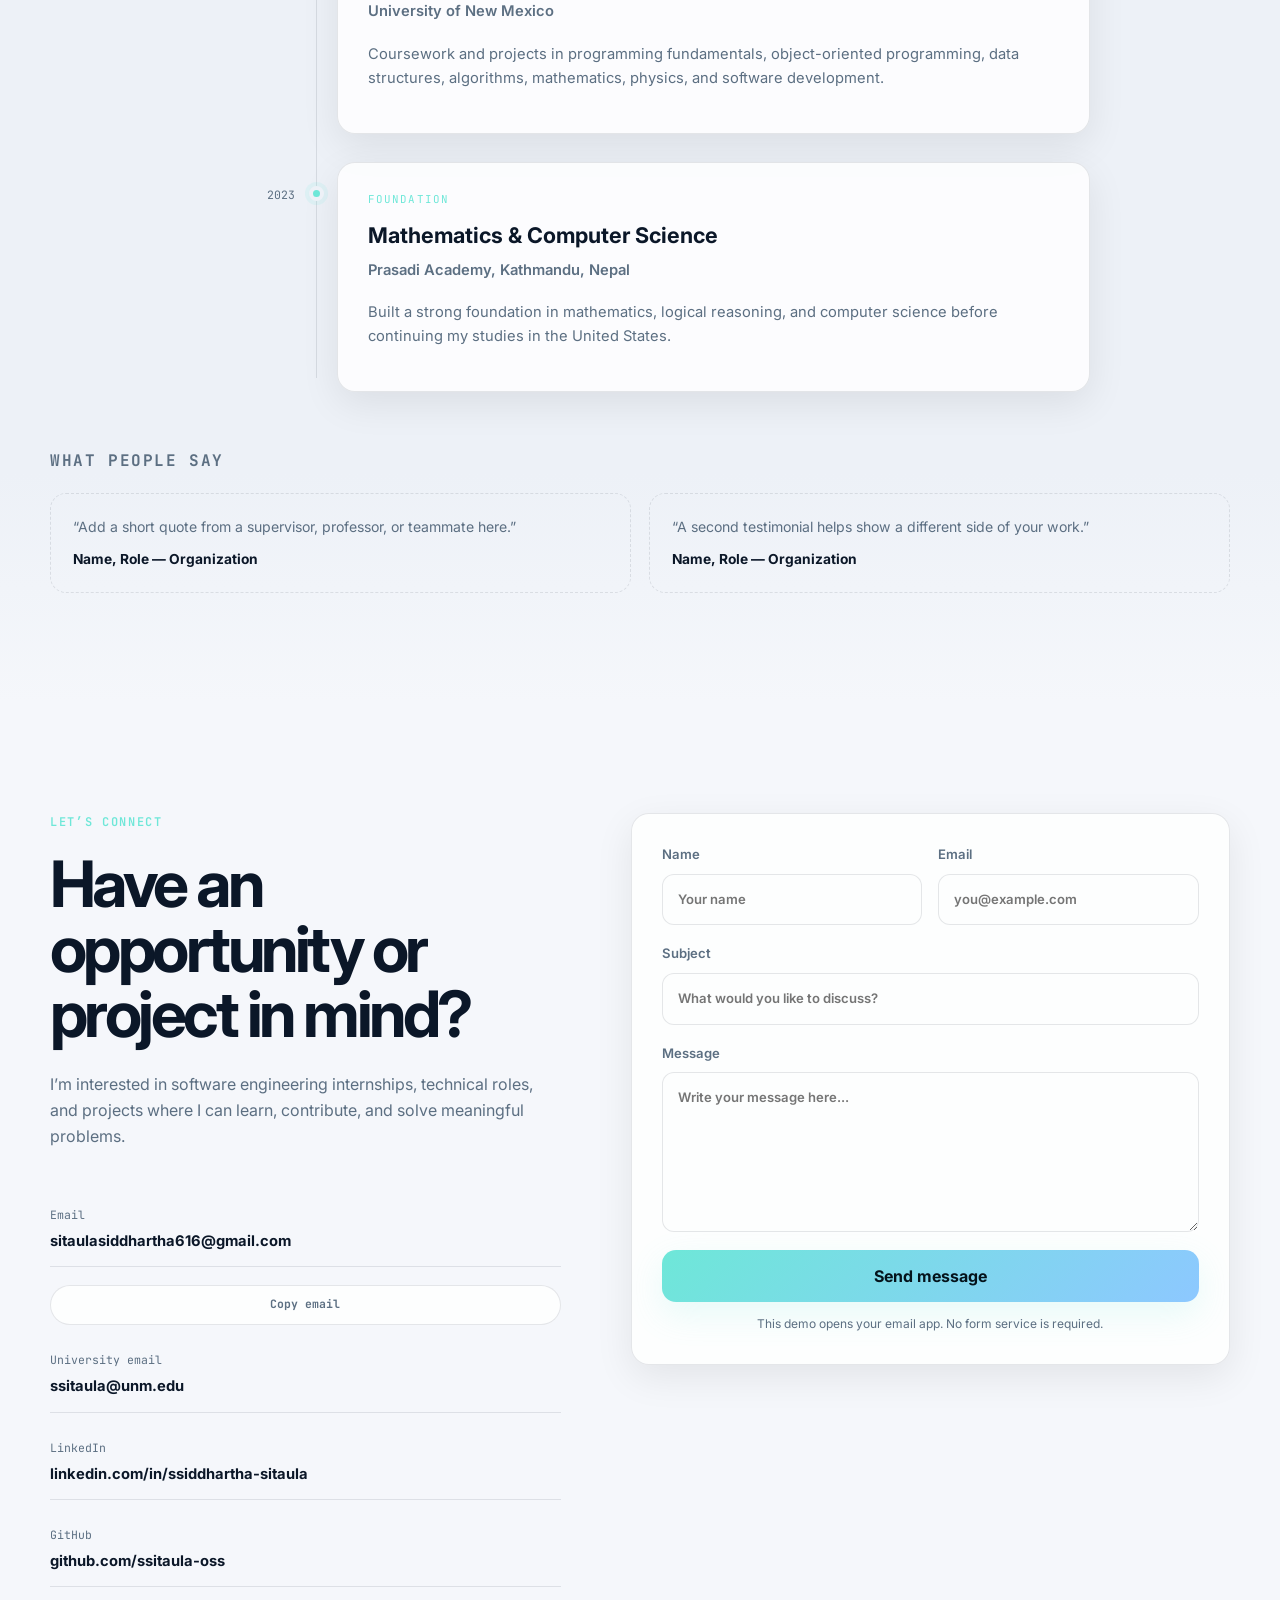
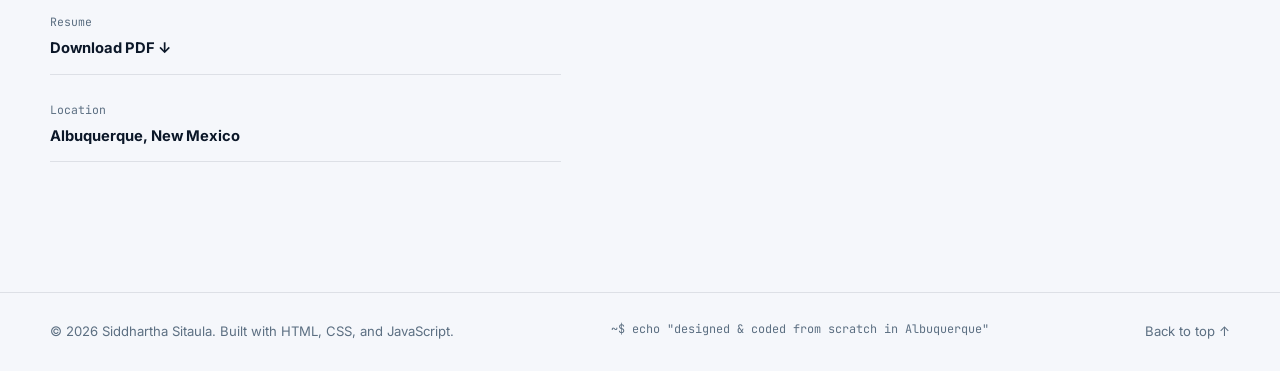
==== commit 1dd279b9: "Update email link in index.html" ====
--- a/index.html
+++ b/index.html
@@ -541,9 +541,9 @@
           </p>
 
           <div class="contact-links">
-            <a href="mailto:siddharthasitaula7@gmail.com" id="emailLink">
+            <a href="mailto:sitaulasiddhartha616@gmail.com" id="emailLink">
               <span>Email</span>
-              <strong>siddharthasitaula7@gmail.com</strong>
+              <strong>sitaulasiddhartha616@gmail.com</strong>
             </a>
             <button class="copy-email" id="copyEmail" type="button" aria-label="Copy email address to clipboard">
               <span id="copyEmailLabel">Copy email</span>
--- a/styles.css
+++ b/styles.css
@@ -1785,3 +1785,16 @@
   color: var(--muted);
   margin: 0;
 }
+
+/* ---------- Nav clock ---------- */
+.nav-clock {
+  font: 600 0.76rem "JetBrains Mono", monospace;
+  color: var(--muted);
+  letter-spacing: 0.04em;
+}
+
+@media (max-width: 760px) {
+  .nav-clock {
+    display: none;
+  }
+}
